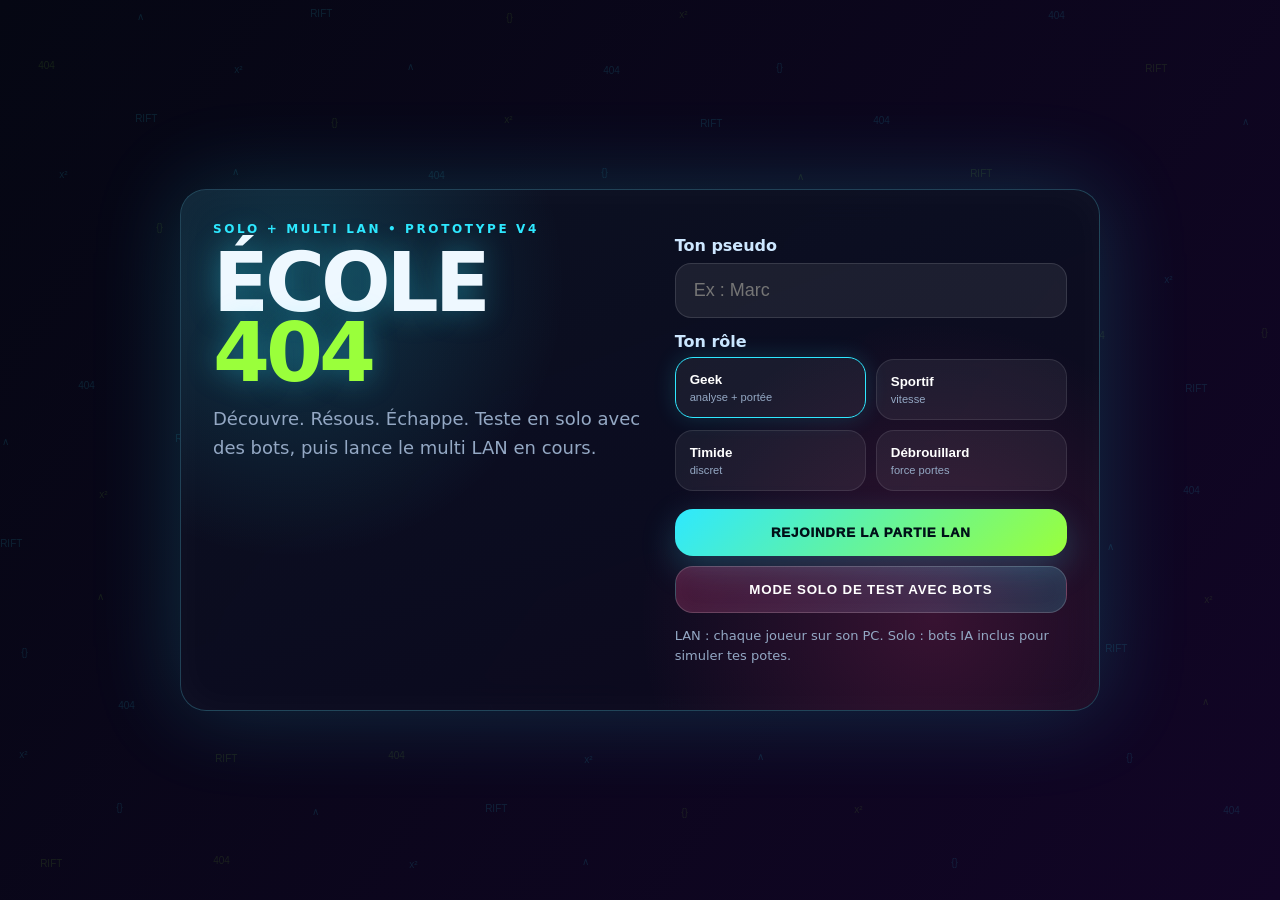
==== index.html @ e9ae2f7e "Add files via upload" ====
<!doctype html>
<html lang="fr">
<head>
  <meta charset="utf-8" />
  <meta name="viewport" content="width=device-width, initial-scale=1" />
  <title>École 404 — Solo + Multi LAN</title>
  <link rel="stylesheet" href="style.css" />
</head>
<body>
  <canvas id="game"></canvas>

  <div id="join" class="panel join">
    <div class="brand">
      <div class="eyebrow">Solo + Multi LAN • Prototype V4</div>
      <h1>École <span>404</span></h1>
      <p>Découvre. Résous. Échappe. Teste en solo avec des bots, puis lance le multi LAN en cours.</p>
    </div>
    <div class="form">
      <label>Ton pseudo</label>
      <input id="name" maxlength="18" placeholder="Ex : Marc" />
      <label>Ton rôle</label>
      <div class="heroes">
        <button class="hero selected" data-hero="geek"><b>Geek</b><small>analyse + portée</small></button>
        <button class="hero" data-hero="sportif"><b>Sportif</b><small>vitesse</small></button>
        <button class="hero" data-hero="timide"><b>Timide</b><small>discret</small></button>
        <button class="hero" data-hero="debrouillard"><b>Débrouillard</b><small>force portes</small></button>
      </div>
      <button id="play" class="primary">Rejoindre la partie LAN</button>
      <button id="solo" class="secondary" type="button">Mode solo de test avec bots</button>
      <p class="hint">LAN : chaque joueur sur son PC. Solo : bots IA inclus pour simuler tes potes.</p>
    </div>
  </div>

  <div id="hud" class="hud hidden">
    <div class="topbar">
      <div class="card stat"><span>Fragments</span><b id="fragments">0/5</b></div>
      <div class="card stat"><span>Réalité</span><b id="reality">100%</b><div class="bar"><i id="realityBar"></i></div></div>
      <div class="card event"><span>Événement</span><b id="event">Réalité stable</b></div>
      <div class="card stat"><span>Joueurs</span><b id="playersCount">1</b></div>
    </div>
    <div id="team" class="team"></div>
    <div id="inventory" class="inventory card"></div>
    <div id="log" class="log"></div>
  </div>

  <div id="toast" class="toast hidden"></div>

  <div id="puzzle" class="panel puzzle hidden">
    <div class="eyebrow" id="puzzleTitle">Anomalie</div>
    <h2 id="puzzleQuestion">Question</h2>
    <div id="choices" class="choices"></div>
  </div>

  <div id="end" class="panel end hidden">
    <h1 id="endTitle">Victoire</h1>
    <p id="endText">La faille est fermée.</p>
    <button id="restart" class="primary">Relancer une partie</button>
  </div>

  <script>document.getElementById("solo").onclick=()=>location.href="solo.html";</script>
  <script src="client.js"></script>
</body>
</html>
---- style.css ----
:root{
  --bg:#050712; --panel:rgba(12,18,35,.82); --line:rgba(99,230,255,.25);
  --cyan:#2ee8ff; --green:#9aff3b; --pink:#ff3b88; --yellow:#ffd43b;
  --text:#eef8ff; --muted:#94a8c4;
}
*{box-sizing:border-box} html,body{margin:0;height:100%;overflow:hidden;background:var(--bg);font-family:Inter,system-ui,Segoe UI,Arial,sans-serif;color:var(--text)}
#game{position:fixed;inset:0;width:100vw;height:100vh;background:#040713;display:block}
.panel{position:fixed;left:50%;top:50%;transform:translate(-50%,-50%);width:min(920px,92vw);background:linear-gradient(160deg,rgba(12,18,35,.95),rgba(12,9,30,.9));border:1px solid var(--line);border-radius:26px;box-shadow:0 0 90px rgba(46,232,255,.18), inset 0 0 40px rgba(255,255,255,.03);padding:32px;backdrop-filter:blur(16px);z-index:20}.join{display:grid;grid-template-columns:1.05fr .95fr;gap:28px;overflow:hidden}.join:before{content:"";position:absolute;inset:0;background:radial-gradient(circle at 12% 18%,rgba(46,232,255,.18),transparent 30%),radial-gradient(circle at 82% 82%,rgba(255,59,136,.18),transparent 34%);pointer-events:none}.brand,.form{position:relative}.eyebrow{text-transform:uppercase;letter-spacing:.22em;color:var(--cyan);font-size:12px;font-weight:800}.brand h1,.end h1{margin:12px 0;font-size:82px;line-height:.85;text-transform:uppercase;letter-spacing:-.05em;text-shadow:0 0 30px rgba(46,232,255,.35)}.brand h1 span,.end h1 span{color:var(--green)}.brand p{color:var(--muted);font-size:18px;line-height:1.6}.form label{display:block;margin:14px 0 8px;color:#cde7ff;font-weight:700}.form input{width:100%;background:rgba(255,255,255,.07);border:1px solid rgba(255,255,255,.12);border-radius:16px;padding:16px 18px;color:white;font-size:18px;outline:none}.form input:focus{border-color:var(--cyan);box-shadow:0 0 0 4px rgba(46,232,255,.12)}.heroes{display:grid;grid-template-columns:1fr 1fr;gap:10px}.hero{background:rgba(255,255,255,.06);border:1px solid rgba(255,255,255,.1);border-radius:18px;color:white;text-align:left;padding:14px;cursor:pointer;transition:.18s}.hero:hover,.hero.selected{transform:translateY(-2px);border-color:var(--cyan);box-shadow:0 0 22px rgba(46,232,255,.16)}.hero b{display:block}.hero small{display:block;color:var(--muted);margin-top:4px}.primary{width:100%;border:0;border-radius:18px;padding:16px 20px;margin-top:18px;color:#001018;background:linear-gradient(135deg,var(--cyan),var(--green));font-weight:950;text-transform:uppercase;letter-spacing:.06em;cursor:pointer;box-shadow:0 12px 35px rgba(46,232,255,.22)}
.secondary{width:100%;border:1px solid rgba(255,255,255,.18);border-radius:18px;padding:15px 20px;margin-top:10px;color:white;background:linear-gradient(135deg,rgba(255,59,136,.24),rgba(46,232,255,.16));font-weight:900;text-transform:uppercase;letter-spacing:.06em;cursor:pointer;box-shadow:inset 0 0 22px rgba(255,255,255,.03)}
.secondary:hover{border-color:var(--cyan);box-shadow:0 0 28px rgba(46,232,255,.16)}.hint{color:var(--muted);font-size:13px;line-height:1.5}.hidden{display:none!important}.hud{position:fixed;inset:0;pointer-events:none;z-index:10}.topbar{position:absolute;top:16px;left:16px;right:16px;display:flex;gap:12px;align-items:stretch}.card{background:rgba(5,10,25,.68);border:1px solid rgba(99,230,255,.18);box-shadow:0 0 24px rgba(0,0,0,.25), inset 0 0 20px rgba(255,255,255,.025);border-radius:16px;backdrop-filter:blur(10px)}.stat,.event{padding:12px 16px;min-width:140px}.card span{display:block;color:var(--muted);font-size:11px;text-transform:uppercase;letter-spacing:.16em}.card b{display:block;margin-top:4px}.bar{height:6px;background:rgba(255,255,255,.12);border-radius:99px;margin-top:8px;overflow:hidden}.bar i{display:block;height:100%;width:100%;background:linear-gradient(90deg,var(--pink),var(--yellow),var(--green));border-radius:99px}.team{position:absolute;left:16px;bottom:16px;display:flex;flex-direction:column;gap:8px;min-width:260px}.member{padding:10px 12px;border-left:4px solid var(--cyan);background:rgba(5,10,25,.7);border-radius:14px;border-top:1px solid rgba(255,255,255,.08);border-right:1px solid rgba(255,255,255,.08);border-bottom:1px solid rgba(255,255,255,.08)}.member .name{display:flex;justify-content:space-between;gap:10px;font-weight:850}.mini{height:5px;background:rgba(255,255,255,.12);border-radius:99px;overflow:hidden;margin-top:6px}.mini i{display:block;height:100%;background:currentColor}.inventory{position:absolute;right:16px;bottom:16px;padding:12px 14px;width:min(360px,34vw);font-size:13px}.invgrid{display:flex;flex-wrap:wrap;gap:6px;margin-top:8px}.chip{border:1px solid rgba(255,255,255,.13);background:rgba(255,255,255,.08);border-radius:999px;padding:6px 9px}.log{position:absolute;right:16px;top:96px;width:min(430px,38vw);display:flex;flex-direction:column;gap:8px}.logline{padding:10px 12px;border-radius:14px;background:rgba(5,10,25,.56);border:1px solid rgba(255,255,255,.08);color:#d6eaff;font-size:13px}.toast{position:fixed;left:50%;bottom:34px;transform:translateX(-50%);z-index:40;background:rgba(0,10,18,.9);border:1px solid var(--cyan);border-radius:999px;padding:13px 20px;box-shadow:0 0 30px rgba(46,232,255,.2);font-weight:800}.puzzle{width:min(680px,92vw);text-align:center}.puzzle h2{font-size:30px;line-height:1.25}.choices{display:grid;gap:12px;margin-top:20px}.choices button{border:1px solid rgba(255,255,255,.12);border-radius:18px;background:rgba(255,255,255,.07);padding:16px;color:white;font-size:17px;font-weight:800;cursor:pointer}.choices button:hover{border-color:var(--green);box-shadow:0 0 26px rgba(154,255,59,.12)}.end{text-align:center;width:min(620px,92vw)}.end p{color:var(--muted);font-size:18px}.offline{position:fixed;left:16px;top:16px;z-index:50;background:#210a14;border:1px solid #ff477e;color:white;border-radius:14px;padding:12px 14px}
@media (max-width:760px){.join{grid-template-columns:1fr}.brand h1{font-size:58px}.topbar{flex-wrap:wrap}.log,.inventory{display:none}.team{max-width:calc(100vw - 32px)}}
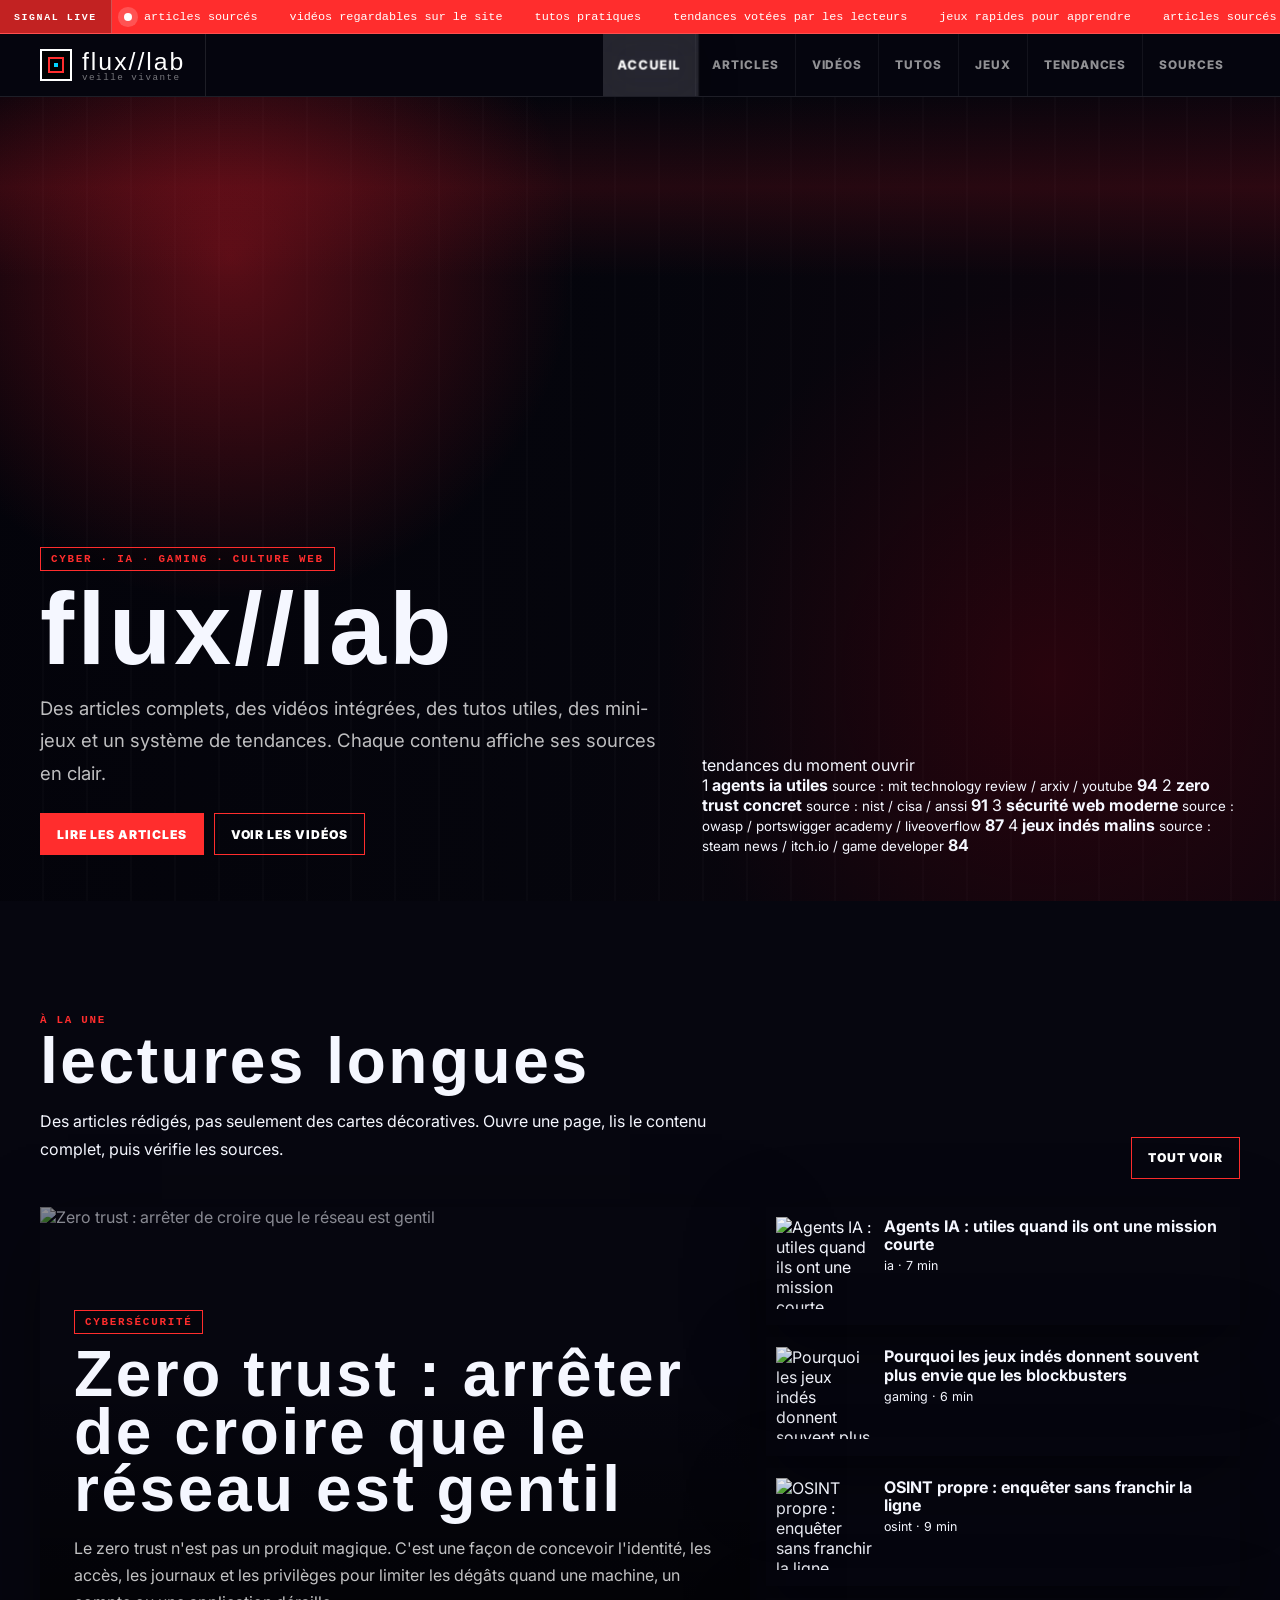
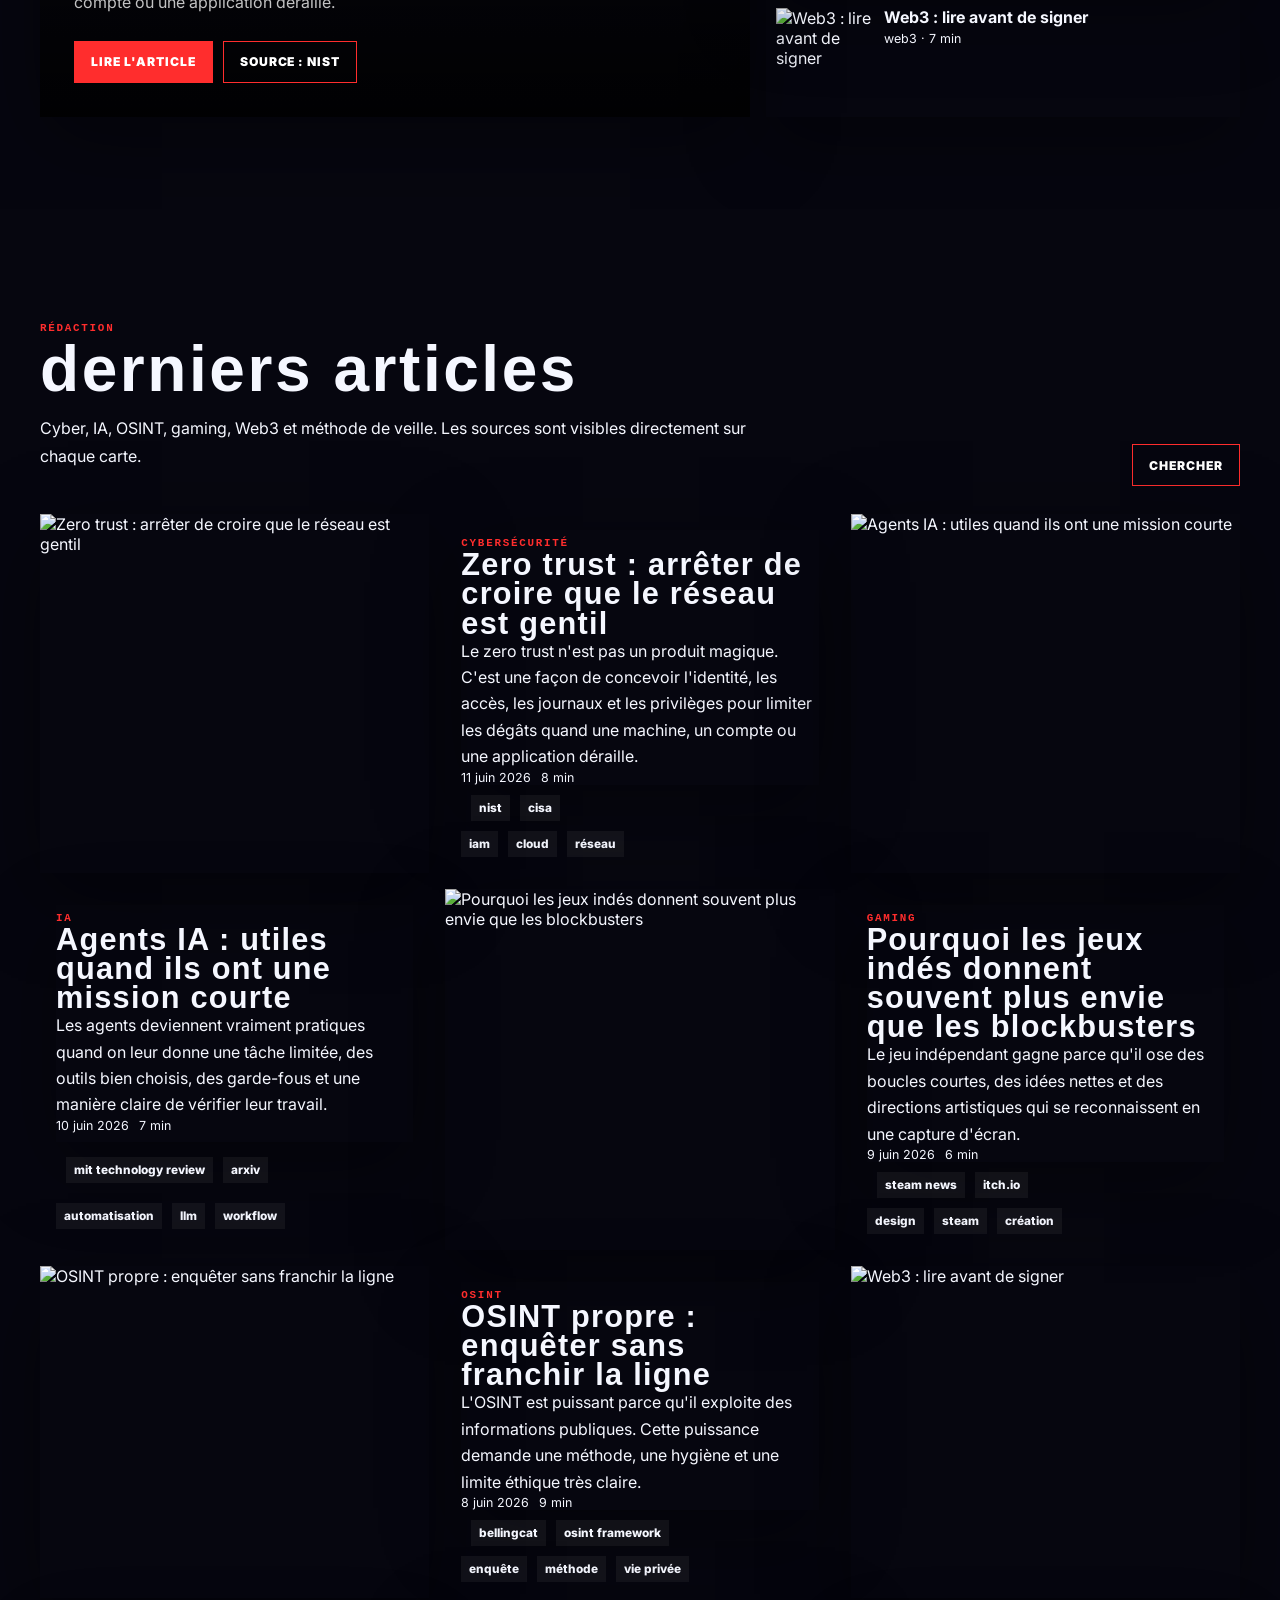
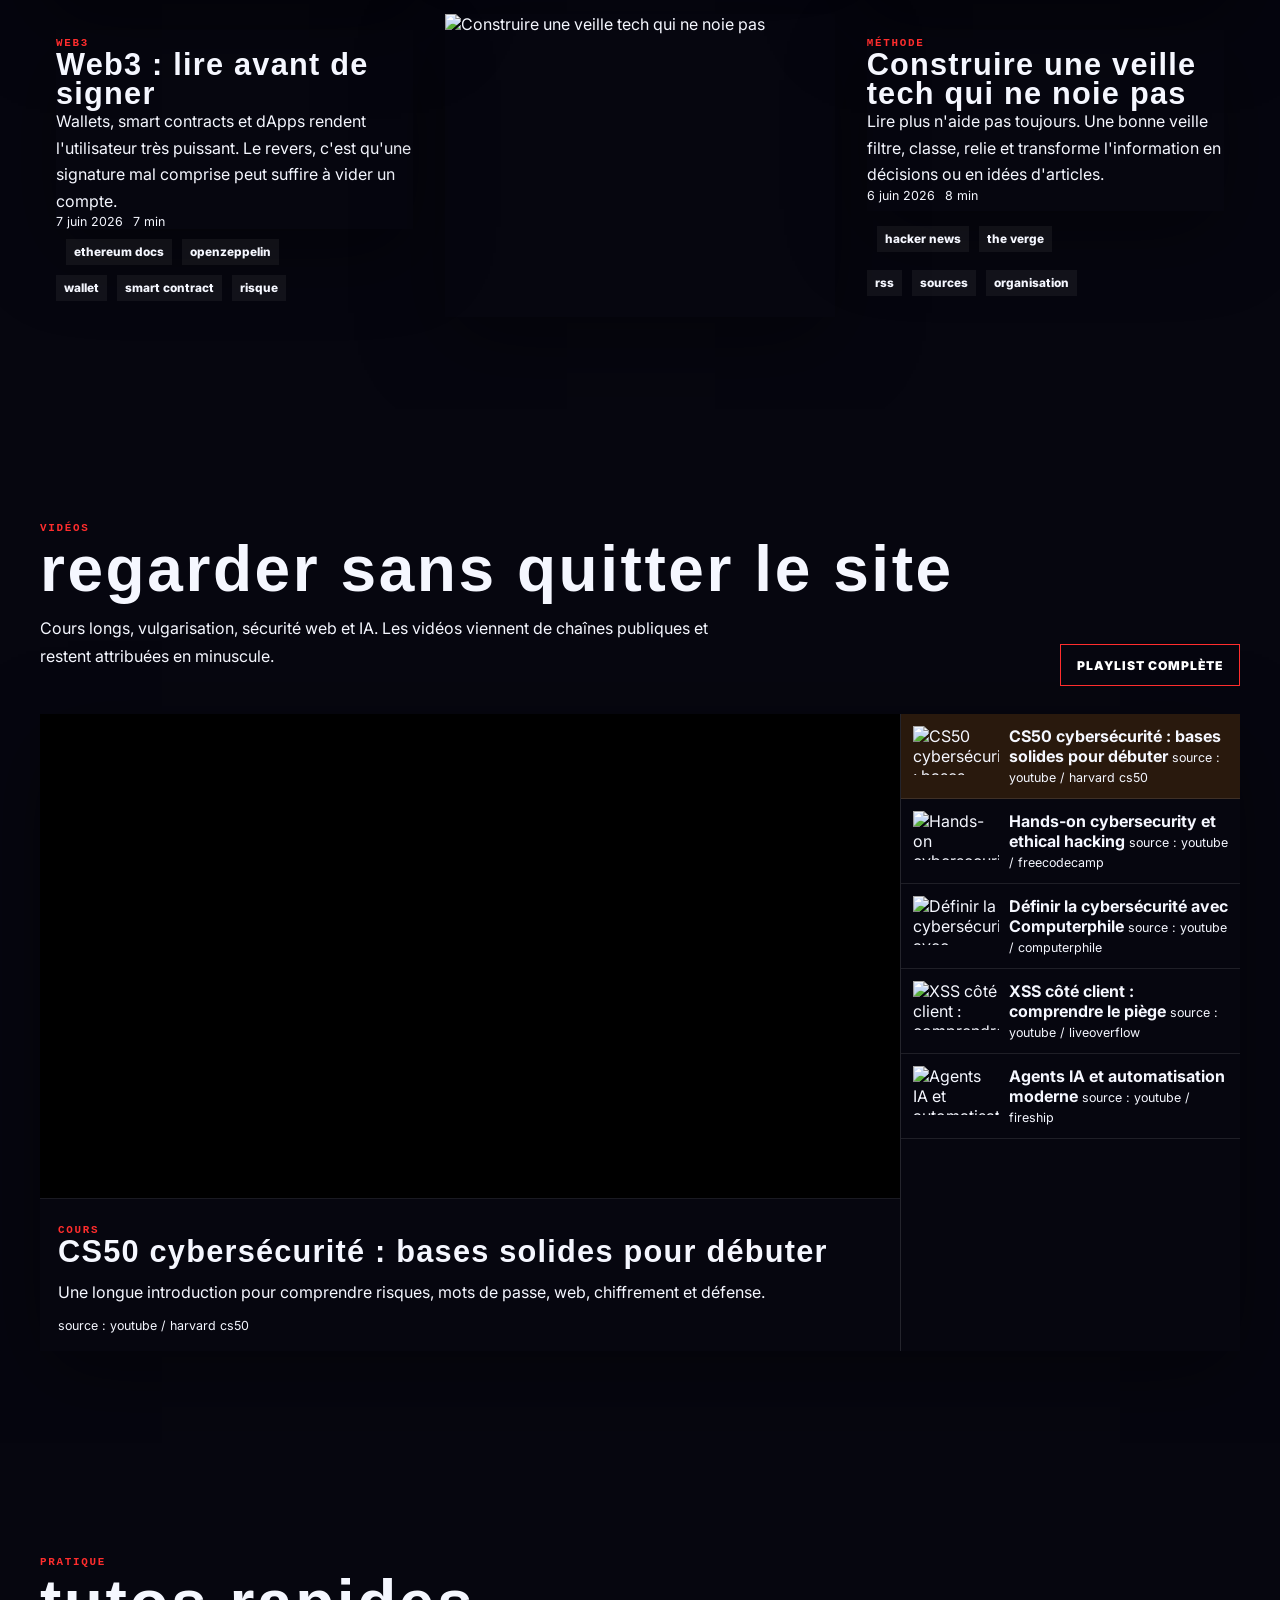
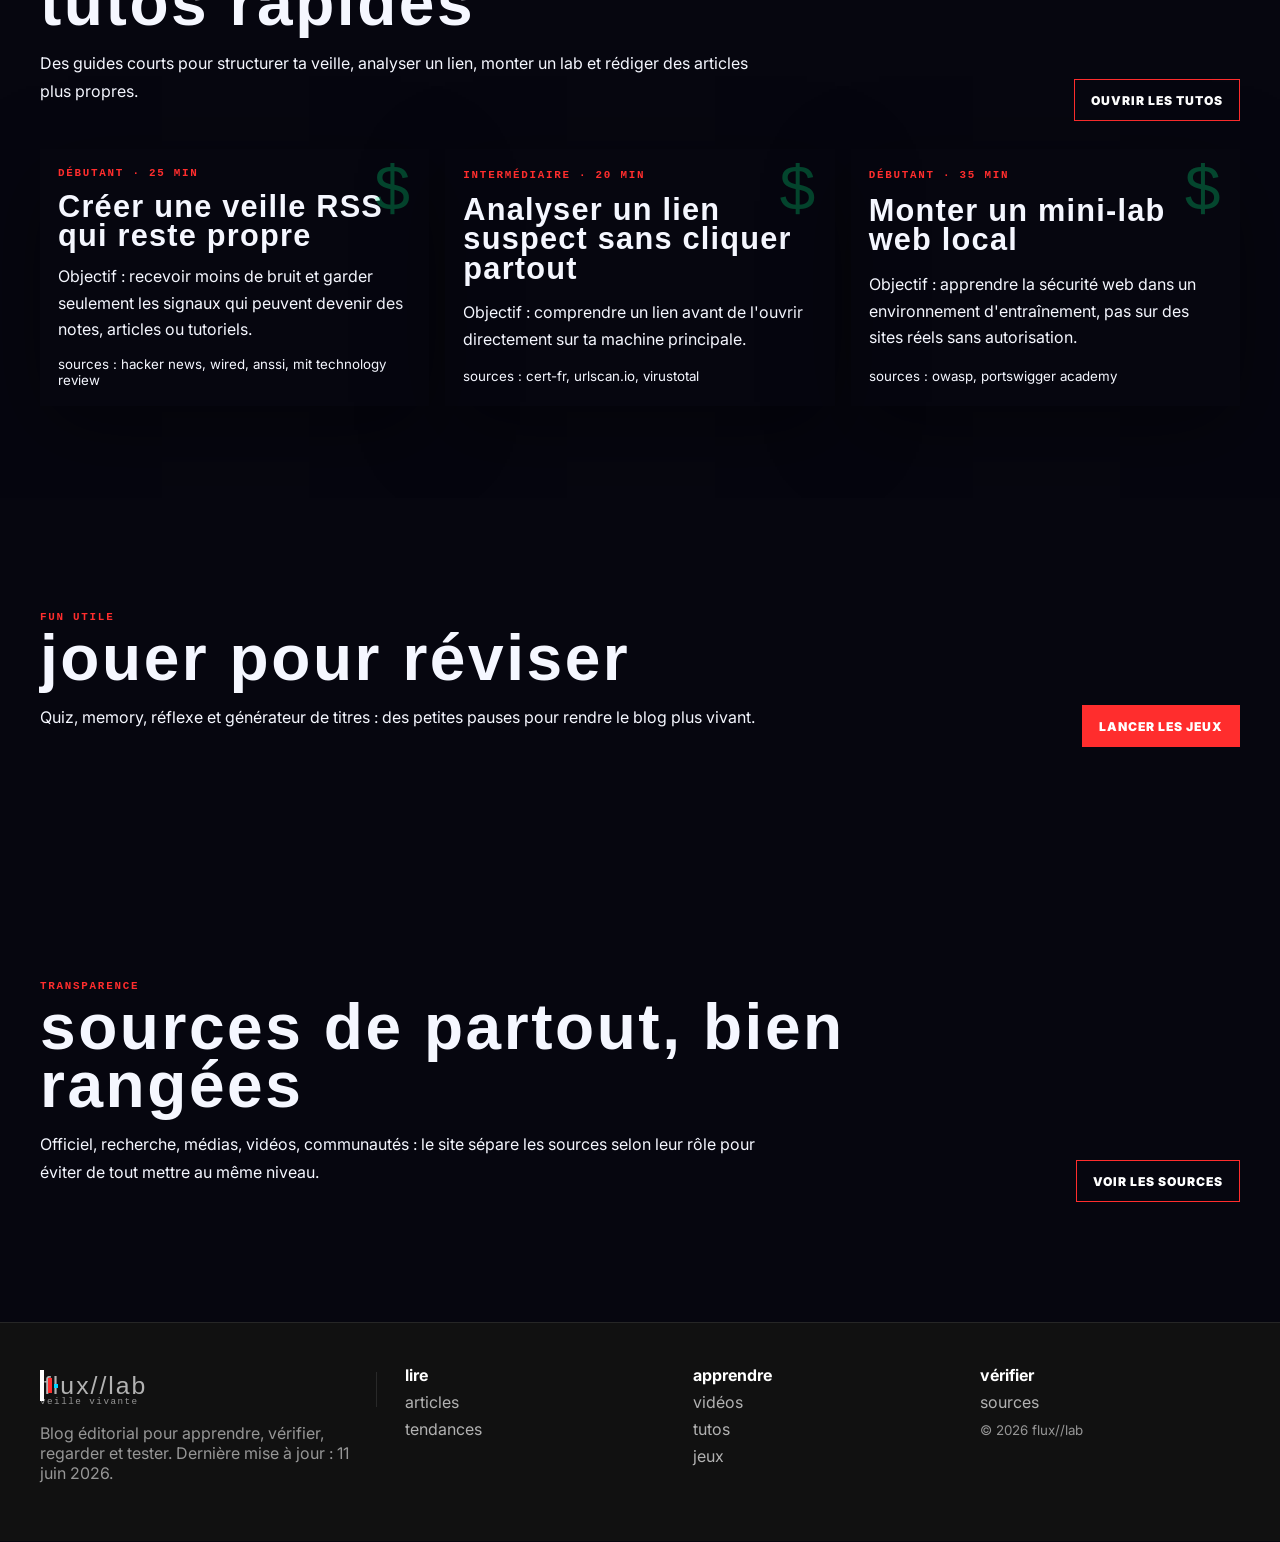
==== commit 33a54878: "Add files via upload" ====
--- a/index.html
+++ b/index.html
@@ -1,63 +1,1169 @@
 <!doctype html>
 <html lang="fr">
 <head>
-  <meta charset="utf-8" />
-  <meta name="viewport" content="width=device-width, initial-scale=1" />
-  <title>École 404 — Solo + Multi LAN</title>
-  <link rel="stylesheet" href="style.css" />
+  <meta charset="utf-8">
+  <meta name="viewport" content="width=device-width, initial-scale=1">
+  <meta name="theme-color" content="#111318">
+  <title>flux//lab - blog tech, cyber, ia et gaming</title>
+  <meta name="description" content="Blog éditorial tech, cyber, IA et gaming avec articles complets, vidéos intégrées, tutos, sources et tendances.">
+  <link rel="preconnect" href="https://fonts.googleapis.com">
+  <link rel="preconnect" href="https://fonts.gstatic.com" crossorigin>
+  <link href="https://fonts.googleapis.com/css2?family=Inter:wght@400;600;750;800;900&family=Roboto+Mono:wght@500;700&family=Space+Grotesk:wght@700;800&display=swap" rel="stylesheet">
+  <link rel="stylesheet" href="signal-style.css">
 </head>
-<body>
-  <canvas id="game"></canvas>
-
-  <div id="join" class="panel join">
-    <div class="brand">
-      <div class="eyebrow">Solo + Multi LAN • Prototype V4</div>
-      <h1>École <span>404</span></h1>
-      <p>Découvre. Résous. Échappe. Teste en solo avec des bots, puis lance le multi LAN en cours.</p>
-    </div>
-    <div class="form">
-      <label>Ton pseudo</label>
-      <input id="name" maxlength="18" placeholder="Ex : Marc" />
-      <label>Ton rôle</label>
-      <div class="heroes">
-        <button class="hero selected" data-hero="geek"><b>Geek</b><small>analyse + portée</small></button>
-        <button class="hero" data-hero="sportif"><b>Sportif</b><small>vitesse</small></button>
-        <button class="hero" data-hero="timide"><b>Timide</b><small>discret</small></button>
-        <button class="hero" data-hero="debrouillard"><b>Débrouillard</b><small>force portes</small></button>
-      </div>
-      <button id="play" class="primary">Rejoindre la partie LAN</button>
-      <button id="solo" class="secondary" type="button">Mode solo de test avec bots</button>
-      <p class="hint">LAN : chaque joueur sur son PC. Solo : bots IA inclus pour simuler tes potes.</p>
+<body data-page="home">
+  <a class="skip-link" href="#contenu">aller au contenu</a>
+
+  <div class="top-strip">
+    <div class="container">
+      <span class="live-dot" aria-hidden="true"></span>
+      <div class="ticker" aria-label="flux de veille">
+        <span>articles sourcés</span>
+        <span>vidéos regardables sur le site</span>
+        <span>tutos pratiques</span>
+        <span>tendances votées par les lecteurs</span>
+        <span>jeux rapides pour apprendre</span>
+        <span>articles sourcés</span>
+        <span>vidéos regardables sur le site</span>
+        <span>tutos pratiques</span>
+      </div>
     </div>
   </div>
 
-  <div id="hud" class="hud hidden">
-    <div class="topbar">
-      <div class="card stat"><span>Fragments</span><b id="fragments">0/5</b></div>
-      <div class="card stat"><span>Réalité</span><b id="reality">100%</b><div class="bar"><i id="realityBar"></i></div></div>
-      <div class="card event"><span>Événement</span><b id="event">Réalité stable</b></div>
-      <div class="card stat"><span>Joueurs</span><b id="playersCount">1</b></div>
+  <header class="site-header">
+    <div class="container nav-shell">
+      <a class="brand" href="index.html" aria-label="flux lab accueil">
+        <span class="brand-mark" aria-hidden="true"></span>
+        <span>flux//lab<small>veille vivante</small></span>
+      </a>
+      <nav class="nav-links" data-nav-links aria-label="navigation principale">
+        <a data-nav="home" href="index.html">accueil</a>
+        <a data-nav="articles" href="signal-articles.html">articles</a>
+        <a data-nav="videos" href="signal-videos.html">vidéos</a>
+        <a data-nav="tutos" href="signal-tutos.html">tutos</a>
+        <a data-nav="jeux" href="signal-jeux.html">jeux</a>
+        <a data-nav="tendances" href="signal-tendances.html">tendances</a>
+        <a data-nav="sources" href="signal-sources.html">sources</a>
+      </nav>
+      <button class="nav-toggle" type="button" data-nav-toggle aria-label="ouvrir le menu"><span></span></button>
     </div>
-    <div id="team" class="team"></div>
-    <div id="inventory" class="inventory card"></div>
-    <div id="log" class="log"></div>
-  </div>
-
-  <div id="toast" class="toast hidden"></div>
-
-  <div id="puzzle" class="panel puzzle hidden">
-    <div class="eyebrow" id="puzzleTitle">Anomalie</div>
-    <h2 id="puzzleQuestion">Question</h2>
-    <div id="choices" class="choices"></div>
-  </div>
-
-  <div id="end" class="panel end hidden">
-    <h1 id="endTitle">Victoire</h1>
-    <p id="endText">La faille est fermée.</p>
-    <button id="restart" class="primary">Relancer une partie</button>
-  </div>
-
-  <script>document.getElementById("solo").onclick=()=>location.href="solo.html";</script>
-  <script src="client.js"></script>
+  </header>
+
+  <main id="contenu">
+    <section class="hero">
+      <div class="container hero-inner">
+        <div>
+          <span class="eyebrow">cyber · ia · gaming · culture web</span>
+          <h1>flux//lab</h1>
+          <p>Des articles complets, des vidéos intégrées, des tutos utiles, des mini-jeux et un système de tendances. Chaque contenu affiche ses sources en clair.</p>
+          <div class="hero-actions">
+            <a class="btn" href="signal-articles.html">lire les articles</a>
+            <a class="btn secondary" href="signal-videos.html">voir les vidéos</a>
+          </div>
+        </div>
+        <aside class="hero-board" aria-label="tendances du moment">
+          <div class="board-title">
+            <span>tendances du moment</span>
+            <a href="signal-tendances.html">ouvrir</a>
+          </div>
+          <div class="trend-mini-list" data-trend-mini></div>
+        </aside>
+      </div>
+    </section>
+
+    <section class="section white">
+      <div class="container">
+        <div class="section-head">
+          <div>
+            <div class="section-kicker">à la une</div>
+            <h2>lectures longues</h2>
+            <p class="section-copy">Des articles rédigés, pas seulement des cartes décoratives. Ouvre une page, lis le contenu complet, puis vérifie les sources.</p>
+          </div>
+          <a class="btn secondary" href="signal-articles.html">tout voir</a>
+        </div>
+        <div class="feature-layout">
+          <div data-featured></div>
+          <div class="stack-list" data-home-stack></div>
+        </div>
+      </div>
+    </section>
+
+    <section class="section blue">
+      <div class="container">
+        <div class="section-head">
+          <div>
+            <div class="section-kicker">rédaction</div>
+            <h2>derniers articles</h2>
+            <p class="section-copy">Cyber, IA, OSINT, gaming, Web3 et méthode de veille. Les sources sont visibles directement sur chaque carte.</p>
+          </div>
+          <a class="btn secondary" href="signal-articles.html">chercher</a>
+        </div>
+        <div class="grid three" data-home-articles></div>
+      </div>
+    </section>
+
+    <section class="section dark">
+      <div class="container">
+        <div class="section-head">
+          <div>
+            <div class="section-kicker">vidéos</div>
+            <h2>regarder sans quitter le site</h2>
+            <p class="section-copy">Cours longs, vulgarisation, sécurité web et IA. Les vidéos viennent de chaînes publiques et restent attribuées en minuscule.</p>
+          </div>
+          <a class="btn secondary" href="signal-videos.html">playlist complète</a>
+        </div>
+        <div class="video-theater" data-video-theater data-limit="5"></div>
+      </div>
+    </section>
+
+    <section class="section green">
+      <div class="container">
+        <div class="section-head">
+          <div>
+            <div class="section-kicker">pratique</div>
+            <h2>tutos rapides</h2>
+            <p class="section-copy">Des guides courts pour structurer ta veille, analyser un lien, monter un lab et rédiger des articles plus propres.</p>
+          </div>
+          <a class="btn secondary" href="signal-tutos.html">ouvrir les tutos</a>
+        </div>
+        <div class="grid three" data-home-tutos></div>
+      </div>
+    </section>
+
+    <section class="section yellow">
+      <div class="container">
+        <div class="section-head">
+          <div>
+            <div class="section-kicker">fun utile</div>
+            <h2>jouer pour réviser</h2>
+            <p class="section-copy">Quiz, memory, réflexe et générateur de titres : des petites pauses pour rendre le blog plus vivant.</p>
+          </div>
+          <a class="btn" href="signal-jeux.html">lancer les jeux</a>
+        </div>
+      </div>
+    </section>
+
+    <section class="section white">
+      <div class="container">
+        <div class="section-head">
+          <div>
+            <div class="section-kicker">transparence</div>
+            <h2>sources de partout, bien rangées</h2>
+            <p class="section-copy">Officiel, recherche, médias, vidéos, communautés : le site sépare les sources selon leur rôle pour éviter de tout mettre au même niveau.</p>
+          </div>
+          <a class="btn secondary" href="signal-sources.html">voir les sources</a>
+        </div>
+      </div>
+    </section>
+  </main>
+
+  <footer class="footer">
+    <div class="container footer-grid">
+      <div>
+        <a class="brand" href="index.html">
+          <span class="brand-mark" aria-hidden="true"></span>
+          <span>flux//lab<small>veille vivante</small></span>
+        </a>
+        <p>Blog éditorial pour apprendre, vérifier, regarder et tester. Dernière mise à jour : <span data-updated></span>.</p>
+      </div>
+      <div>
+        <strong>lire</strong>
+        <a href="signal-articles.html">articles</a>
+        <a href="signal-tendances.html">tendances</a>
+      </div>
+      <div>
+        <strong>apprendre</strong>
+        <a href="signal-videos.html">vidéos</a>
+        <a href="signal-tutos.html">tutos</a>
+        <a href="signal-jeux.html">jeux</a>
+      </div>
+      <div>
+        <strong>vérifier</strong>
+        <a href="signal-sources.html">sources</a>
+        <small>© <span data-year></span> flux//lab</small>
+      </div>
+    </div>
+  </footer>
+
+  <script>
+/* JavaScript intégré : données du blog */
+window.SignalData = {
+  site: {
+    name: "flux//lab",
+    tagline: "veille tech, cyber, ia, gaming",
+    updated: "11 juin 2026"
+  },
+  articles: [
+    {
+      slug: "cyber-zero-trust",
+      href: "signal-article-cyber-zero-trust.html",
+      category: "cybersécurité",
+      title: "Zero trust : arrêter de croire que le réseau est gentil",
+      deck: "Le zero trust n'est pas un produit magique. C'est une façon de concevoir l'identité, les accès, les journaux et les privilèges pour limiter les dégâts quand une machine, un compte ou une application déraille.",
+      date: "11 juin 2026",
+      read: "8 min",
+      author: "rédaction flux//lab",
+      trendScore: 96,
+      image: "https://images.unsplash.com/photo-1550751827-4bd374c3f58b?auto=format&fit=crop&w=1400&q=80",
+      tags: ["iam", "cloud", "réseau", "défense"],
+      sources: [
+        { name: "nist", url: "https://www.nist.gov/cyberframework" },
+        { name: "cisa", url: "https://www.cisa.gov/zero-trust-maturity-model" },
+        { name: "anssi", url: "https://cyber.gouv.fr/" }
+      ],
+      content: [
+        { type: "p", text: "Pendant longtemps, beaucoup d'équipes ont protégé le périmètre comme si le réseau interne était une zone naturellement sûre. Dans une entreprise moderne, cette idée casse vite : télétravail, SaaS, appareils personnels, cloud, prestataires, comptes partagés, tokens d'API. Le zero trust part d'un principe plus sain : chaque demande doit prouver qu'elle mérite l'accès demandé." },
+        { type: "p", text: "La première brique n'est pas un firewall plus cher. C'est l'inventaire. Qui accède à quoi, depuis quel appareil, avec quel niveau de risque, et pour quelle durée ? Sans cette cartographie, on empile des outils, mais personne ne voit vraiment les chemins que peut prendre un attaquant." },
+        { type: "h2", text: "Ce qui change concrètement" },
+        { type: "p", text: "Un bon modèle zero trust combine identité forte, segmentation, moindre privilège et observation continue. L'utilisateur ne reçoit pas un passeport permanent parce qu'il s'est connecté le matin. Il reçoit un accès contextualisé, réévalué quand le contexte change : nouvel appareil, pays inhabituel, action sensible, application critique." },
+        { type: "list", items: ["Activer l'authentification multifacteur sur les comptes critiques.", "Réduire les droits administrateur permanents.", "Découper les applications et environnements au lieu de laisser un réseau plat.", "Journaliser les accès et créer des alertes compréhensibles.", "Prévoir une révocation rapide des sessions et tokens."] },
+        { type: "h2", text: "La bonne question à poser" },
+        { type: "p", text: "Au lieu de demander seulement \"qui est connecté ?\", demande aussi \"quel est le risque de cette action maintenant ?\". Un développeur peut avoir besoin de lire les logs de production, mais pas forcément de déployer un correctif depuis un ordinateur non géré à 3 heures du matin." },
+        { type: "p", text: "Le zero trust devient intéressant quand il rend les incidents moins dramatiques. Si un mot de passe fuit, l'attaquant ne doit pas obtenir tout le château. Si une machine tombe, elle ne doit pas devenir un pont automatique vers le reste du système." }
+      ]
+    },
+    {
+      slug: "ia-agents",
+      href: "signal-article-ia-agents.html",
+      category: "ia",
+      title: "Agents IA : utiles quand ils ont une mission courte",
+      deck: "Les agents deviennent vraiment pratiques quand on leur donne une tâche limitée, des outils bien choisis, des garde-fous et une manière claire de vérifier leur travail.",
+      date: "10 juin 2026",
+      read: "7 min",
+      author: "rédaction flux//lab",
+      trendScore: 92,
+      image: "https://images.unsplash.com/photo-1677442136019-21780ecad995?auto=format&fit=crop&w=1400&q=80",
+      tags: ["automatisation", "llm", "workflow", "dev"],
+      sources: [
+        { name: "mit technology review", url: "https://www.technologyreview.com/topic/artificial-intelligence/" },
+        { name: "arxiv", url: "https://arxiv.org/list/cs.AI/recent" },
+        { name: "ibm research", url: "https://research.ibm.com/topics/artificial-intelligence" }
+      ],
+      content: [
+        { type: "p", text: "Un agent IA n'est pas juste un chatbot qui parle plus longtemps. C'est un système qui reçoit un objectif, choisit des actions, utilise des outils, observe le résultat, puis ajuste son plan. La promesse est séduisante : faire rechercher, trier, résumer, comparer, coder ou tester une partie d'un travail à ta place." },
+        { type: "p", text: "Le piège, c'est de donner une mission trop large. \"Fais-moi une application\" donne souvent un résultat fragile. \"Compare ces trois bibliothèques, trouve les limites de licence, puis propose un choix avec sources\" est beaucoup plus fiable parce que la sortie est vérifiable." },
+        { type: "h2", text: "Un bon agent a des limites" },
+        { type: "p", text: "Plus l'agent a d'outils, plus il peut aider, mais plus il peut se tromper avec assurance. Les meilleurs workflows imposent des étapes courtes : chercher, citer, produire une synthèse, demander une validation, exécuter seulement si le risque est bas." },
+        { type: "list", items: ["Objectif précis en une phrase.", "Sources ou outils autorisés.", "Critère de réussite mesurable.", "Journal des actions effectuées.", "Validation humaine avant les actions coûteuses ou sensibles."] },
+        { type: "h2", text: "Où les utiliser aujourd'hui" },
+        { type: "p", text: "Les cas les plus solides sont les tâches répétitives mais inspectables : veille, extraction d'informations, préparation de tickets, analyse de logs, brouillons d'articles, tests exploratoires, classification de documents. L'agent accélère le premier passage, l'humain garde le jugement." },
+        { type: "p", text: "La vraie compétence n'est donc pas de croire l'agent. C'est de le cadrer comme un collègue très rapide, parfois brillant, parfois trop sûr de lui, et de toujours garder un système de contrôle." }
+      ]
+    },
+    {
+      slug: "gaming-indes",
+      href: "signal-article-gaming-indes.html",
+      category: "gaming",
+      title: "Pourquoi les jeux indés donnent souvent plus envie que les blockbusters",
+      deck: "Le jeu indépendant gagne parce qu'il ose des boucles courtes, des idées nettes et des directions artistiques qui se reconnaissent en une capture d'écran.",
+      date: "9 juin 2026",
+      read: "6 min",
+      author: "rédaction flux//lab",
+      trendScore: 86,
+      image: "https://images.unsplash.com/photo-1542751371-adc38448a05e?auto=format&fit=crop&w=1400&q=80",
+      tags: ["design", "steam", "création", "culture"],
+      sources: [
+        { name: "steam news", url: "https://store.steampowered.com/news/" },
+        { name: "itch.io", url: "https://itch.io/" },
+        { name: "game developer", url: "https://www.gamedeveloper.com/" }
+      ],
+      content: [
+        { type: "p", text: "Un blockbuster peut offrir une carte immense et des centaines d'heures de contenu, mais l'envie de jouer ne vient pas toujours du volume. Elle vient souvent d'une promesse claire : une mécanique que tu comprends vite, un style qui accroche, une tension qui te fait relancer une partie." },
+        { type: "p", text: "Les studios indépendants ont moins de budget, donc ils doivent choisir. Cette contrainte devient une force. Un jeu de deckbuilding, de survie, de puzzle ou de plateforme peut concentrer toute son énergie sur une sensation précise au lieu de cocher toutes les cases du marché." },
+        { type: "h2", text: "La lisibilité gagne" },
+        { type: "p", text: "Un bon jeu indé se pitch en quelques secondes. Tu vois l'image, tu comprends le risque, tu as envie de tester. Cette lisibilité est un avantage énorme face aux productions qui ressemblent parfois à des catalogues d'activités." },
+        { type: "list", items: ["Une boucle de jeu centrale facile à expliquer.", "Une identité visuelle reconnaissable.", "Des sessions courtes qui respectent le temps du joueur.", "Une communauté proche des créateurs.", "Des mises à jour qui répondent vite aux retours."] },
+        { type: "h2", text: "Ce que les gros jeux peuvent reprendre" },
+        { type: "p", text: "Les blockbusters n'ont pas besoin de devenir petits. Ils peuvent apprendre à mieux hiérarchiser. Moins de remplissage, plus de systèmes qui se parlent, plus de moments mémorables. La quantité impressionne, mais la cohérence donne envie de revenir." },
+        { type: "p", text: "C'est pour ça qu'un petit jeu peut occuper une soirée entière dans ta tête : il n'essaie pas d'être tout. Il essaie d'être exactement lui-même." }
+      ]
+    },
+    {
+      slug: "osint-responsable",
+      href: "signal-article-osint-responsable.html",
+      category: "osint",
+      title: "OSINT propre : enquêter sans franchir la ligne",
+      deck: "L'OSINT est puissant parce qu'il exploite des informations publiques. Cette puissance demande une méthode, une hygiène et une limite éthique très claire.",
+      date: "8 juin 2026",
+      read: "9 min",
+      author: "rédaction flux//lab",
+      trendScore: 89,
+      image: "https://images.unsplash.com/photo-1535223289827-42f1e9919769?auto=format&fit=crop&w=1400&q=80",
+      tags: ["enquête", "méthode", "vie privée", "web"],
+      sources: [
+        { name: "bellingcat", url: "https://www.bellingcat.com/resources/" },
+        { name: "osint framework", url: "https://osintframework.com/" },
+        { name: "cnil", url: "https://www.cnil.fr/" }
+      ],
+      content: [
+        { type: "p", text: "L'OSINT, ou renseignement d'origine ouverte, consiste à exploiter des données accessibles publiquement : pages web, archives, registres, métadonnées, réseaux sociaux, cartes, communiqués, dépôts de code. Le mot important est public. Il ne s'agit pas de contourner un accès, de harceler quelqu'un ou de voler des données." },
+        { type: "p", text: "Une bonne enquête commence par une question limitée. Plus la question est vague, plus tu risques d'accumuler des captures, des hypothèses et des biais. Note ce que tu sais, ce que tu supposes, ce que tu dois vérifier, et ce qui serait suffisant pour conclure." },
+        { type: "h2", text: "Méthode courte" },
+        { type: "list", items: ["Définir la question et le périmètre.", "Collecter les sources avec date et lien.", "Séparer faits, hypothèses et interprétations.", "Chercher une seconde source indépendante.", "Rédiger avec prudence et masquer les données personnelles inutiles."] },
+        { type: "h2", text: "Hygiène numérique" },
+        { type: "p", text: "Utilise un navigateur dédié, garde un journal de recherche, évite de te connecter à des comptes personnels pendant l'enquête, et ne contacte pas une cible sans raison légitime. Les captures doivent être nommées proprement, avec horodatage et URL, sinon elles deviennent vite inutilisables." },
+        { type: "p", text: "Le bon réflexe est simple : si une information n'aide pas la question, ne la collecte pas. Si elle expose une personne, floute-la. Si tu n'es pas sûr du contexte, écris-le clairement." }
+      ]
+    },
+    {
+      slug: "web3-securite",
+      href: "signal-article-web3-securite.html",
+      category: "web3",
+      title: "Web3 : lire avant de signer",
+      deck: "Wallets, smart contracts et dApps rendent l'utilisateur très puissant. Le revers, c'est qu'une signature mal comprise peut suffire à vider un compte.",
+      date: "7 juin 2026",
+      read: "7 min",
+      author: "rédaction flux//lab",
+      trendScore: 74,
+      image: "https://images.unsplash.com/photo-1639322537228-f710d846310a?auto=format&fit=crop&w=1400&q=80",
+      tags: ["wallet", "smart contract", "risque", "crypto"],
+      sources: [
+        { name: "ethereum docs", url: "https://ethereum.org/developers/docs/" },
+        { name: "openzeppelin", url: "https://docs.openzeppelin.com/" },
+        { name: "chainalysis", url: "https://www.chainalysis.com/blog/" }
+      ],
+      content: [
+        { type: "p", text: "Dans le web classique, tu peux parfois annuler un paiement ou réinitialiser un mot de passe. Dans le Web3, certaines actions sont directes, publiques et difficiles à rattraper. C'est ce qui rend la lecture d'une transaction si importante." },
+        { type: "p", text: "Le danger ne vient pas seulement des hacks spectaculaires. Il vient souvent d'une autorisation trop large : approuver un contrat pour déplacer tous les tokens d'une collection, signer un message que tu ne comprends pas, connecter ton wallet à une dApp clonée." },
+        { type: "h2", text: "Avant de signer" },
+        { type: "list", items: ["Vérifie le domaine exact et le certificat du site.", "Lis le type d'action : transfert, approbation, signature de message.", "Utilise un wallet séparé pour tester.", "Révoque les approvals inutiles.", "Méfie-toi des urgences artificielles et des airdrops trop généreux."] },
+        { type: "h2", text: "Le réflexe lecture" },
+        { type: "p", text: "Un explorateur de blocs, la documentation du projet et les audits publics peuvent donner des indices. Ils ne garantissent pas tout, mais ils ralentissent les décisions impulsives. En sécurité, ralentir au bon moment est souvent une compétence." },
+        { type: "p", text: "La règle la plus simple reste la meilleure : ton wallet principal ne doit pas servir de terrain de test. Garde les expériences sur un compte séparé avec une somme limitée." }
+      ]
+    },
+    {
+      slug: "veille-tech",
+      href: "signal-article-veille-tech.html",
+      category: "méthode",
+      title: "Construire une veille tech qui ne noie pas",
+      deck: "Lire plus n'aide pas toujours. Une bonne veille filtre, classe, relie et transforme l'information en décisions ou en idées d'articles.",
+      date: "6 juin 2026",
+      read: "8 min",
+      author: "rédaction flux//lab",
+      trendScore: 82,
+      image: "https://images.unsplash.com/photo-1497366754035-f200968a6e72?auto=format&fit=crop&w=1400&q=80",
+      tags: ["rss", "sources", "organisation", "écriture"],
+      sources: [
+        { name: "hacker news", url: "https://news.ycombinator.com/" },
+        { name: "the verge", url: "https://www.theverge.com/tech" },
+        { name: "wired", url: "https://www.wired.com/category/security/" }
+      ],
+      content: [
+        { type: "p", text: "Une veille efficace n'est pas un robinet ouvert. C'est un système de tri. Tu veux repérer ce qui change, comprendre pourquoi ça compte, puis décider si ça mérite une lecture longue, un test, un tutoriel ou juste une note rapide." },
+        { type: "p", text: "Le piège classique consiste à suivre trop de sources avec la même priorité. Un blog de recherche, un communiqué marketing, un fil social et une vidéo YouTube ne produisent pas le même type d'information. Ils ne doivent pas arriver dans ta tête avec le même poids." },
+        { type: "h2", text: "Une structure simple" },
+        { type: "list", items: ["Sources officielles pour confirmer.", "Médias spécialisés pour comprendre l'impact.", "Forums et communautés pour sentir les usages.", "Papiers et dépôts de code pour vérifier la profondeur.", "Ton propre carnet pour relier les signaux."] },
+        { type: "h2", text: "Transformer la veille en contenu" },
+        { type: "p", text: "Chaque note devrait répondre à trois questions : qu'est-ce qui s'est passé, pourquoi c'est important, que peut faire le lecteur maintenant ? Cette forme transforme un flux bruyant en article utile." },
+        { type: "p", text: "Le site que tu es en train de bâtir doit donc montrer les sources, séparer les formats, et donner envie de passer d'une brève à une lecture longue. C'est exactement le rôle des pages articles, vidéos, tutos et tendances." }
+      ]
+    }
+  ],
+  videos: [
+    {
+      id: "9HOpanT0GRs",
+      title: "CS50 cybersécurité : bases solides pour débuter",
+      category: "cours",
+      source: "youtube / harvard cs50",
+      desc: "Une longue introduction pour comprendre risques, mots de passe, web, chiffrement et défense.",
+      tags: ["débutant", "cyber", "cours"]
+    },
+    {
+      id: "ug8W0sFiVJo",
+      title: "Hands-on cybersecurity et ethical hacking",
+      category: "atelier",
+      source: "youtube / freecodecamp",
+      desc: "Un format pratique pour suivre des démonstrations et construire des réflexes techniques.",
+      tags: ["lab", "pentest", "apprendre"]
+    },
+    {
+      id: "olgGZmkkooU",
+      title: "Définir la cybersécurité avec Computerphile",
+      category: "culture",
+      source: "youtube / computerphile",
+      desc: "Une discussion claire sur ce que recouvre réellement la cybersécurité.",
+      tags: ["culture", "défense"]
+    },
+    {
+      id: "lG7U3fuNw3A",
+      title: "XSS côté client : comprendre le piège",
+      category: "web",
+      source: "youtube / liveoverflow",
+      desc: "Une vidéo utile pour comprendre pourquoi la sanitation HTML demande de la rigueur.",
+      tags: ["xss", "web", "sécurité"]
+    },
+    {
+      id: "S6wc6yvoZLY",
+      title: "Agents IA et automatisation moderne",
+      category: "ia",
+      source: "youtube / fireship",
+      desc: "Un regard rapide sur l'économie et les usages autour des agents IA.",
+      tags: ["ia", "agents", "outils"]
+    },
+    {
+      id: "Xn-gtHDsaPY",
+      title: "Outils IA open source à surveiller",
+      category: "outils",
+      source: "youtube / fireship",
+      desc: "Une sélection de projets utiles pour enrichir sa boîte à outils.",
+      tags: ["open source", "ia"]
+    },
+    {
+      id: "DMtFhACPnTY",
+      title: "SHA et fonctions de hachage",
+      category: "crypto",
+      source: "youtube / computerphile",
+      desc: "Un classique pour comprendre ce que fait une fonction de hachage.",
+      tags: ["crypto", "hash"]
+    },
+    {
+      id: "0xah5jMflcI",
+      title: "Construire de la sécurité dans les systèmes IA",
+      category: "ia sécurité",
+      source: "youtube / freecodecamp",
+      desc: "Un cours orienté conception pour penser sécurité dès le départ.",
+      tags: ["ia", "sécurité", "cours"]
+    }
+  ],
+  tutorials: [
+    {
+      title: "Créer une veille RSS qui reste propre",
+      level: "débutant",
+      time: "25 min",
+      source: "sources : hacker news, wired, anssi, mit technology review",
+      intro: "Objectif : recevoir moins de bruit et garder seulement les signaux qui peuvent devenir des notes, articles ou tutoriels.",
+      steps: [
+        "Choisis 10 sources maximum pour commencer : 3 officielles, 3 médias, 2 communautés, 2 blogs de recherche.",
+        "Crée trois dossiers : à vérifier, à lire, à transformer.",
+        "Pour chaque lien gardé, note la date, la source et une phrase : pourquoi ce lien compte.",
+        "Une fois par semaine, supprime les sources qui n'apportent rien de concret."
+      ],
+      code: "dossiers :\n- a-verifier\n- a-lire\n- a-transformer\nnote : source + date + idee principale + action possible"
+    },
+    {
+      title: "Analyser un lien suspect sans cliquer partout",
+      level: "intermédiaire",
+      time: "20 min",
+      source: "sources : cert-fr, urlscan.io, virustotal",
+      intro: "Objectif : comprendre un lien avant de l'ouvrir directement sur ta machine principale.",
+      steps: [
+        "Copie l'URL dans un éditeur texte et vérifie le domaine réel.",
+        "Cherche les caractères trompeurs, sous-domaines longs et extensions étranges.",
+        "Utilise un service d'analyse public quand c'est adapté.",
+        "Ne télécharge pas de fichier inconnu sur ton poste principal."
+      ],
+      code: "points a noter :\n- domaine exact\n- date du domaine si disponible\n- redirections\n- fichier telecharge\n- reputation publique"
+    },
+    {
+      title: "Monter un mini-lab web local",
+      level: "débutant",
+      time: "35 min",
+      source: "sources : owasp, portswigger academy",
+      intro: "Objectif : apprendre la sécurité web dans un environnement d'entraînement, pas sur des sites réels sans autorisation.",
+      steps: [
+        "Installe un environnement local ou une plateforme d'entraînement reconnue.",
+        "Lis la fiche de la vulnérabilité avant de tester.",
+        "Note le symptôme, la cause et le correctif.",
+        "Refais l'exercice une deuxième fois sans suivre le guide."
+      ],
+      code: "fiche exercice :\n1. contexte\n2. payload de test\n3. preuve\n4. cause\n5. correction"
+    },
+    {
+      title: "Rédiger un article qui donne envie de lire",
+      level: "tous niveaux",
+      time: "30 min",
+      source: "sources : the verge, wired, game developer",
+      intro: "Objectif : transformer une actu ou une idée technique en article clair, sourcé et agréable.",
+      steps: [
+        "Commence par une promesse précise : ce que le lecteur va comprendre.",
+        "Explique le contexte avant les détails techniques.",
+        "Ajoute des exemples courts et vérifiables.",
+        "Termine par une action possible ou une question ouverte."
+      ],
+      code: "structure :\n- angle\n- contexte\n- idee forte\n- exemple\n- sources\n- conclusion utile"
+    }
+  ],
+  sources: [
+    {
+      group: "cybersécurité officielle",
+      desc: "alertes, recommandations, cadres de maturité et bonnes pratiques à utiliser pour confirmer.",
+      links: [
+        { name: "anssi", url: "https://cyber.gouv.fr/" },
+        { name: "cert-fr", url: "https://www.cert.ssi.gouv.fr/" },
+        { name: "cisa", url: "https://www.cisa.gov/" },
+        { name: "nist", url: "https://www.nist.gov/cyberframework" }
+      ]
+    },
+    {
+      group: "recherche et vulnérabilités",
+      desc: "papiers, analyses techniques et bases utiles pour comprendre la profondeur d'un sujet.",
+      links: [
+        { name: "arxiv", url: "https://arxiv.org/" },
+        { name: "google project zero", url: "https://googleprojectzero.blogspot.com/" },
+        { name: "owasp", url: "https://owasp.org/" },
+        { name: "portswigger academy", url: "https://portswigger.net/web-security" }
+      ]
+    },
+    {
+      group: "médias tech",
+      desc: "actualité, analyse, culture numérique et signaux faibles.",
+      links: [
+        { name: "wired", url: "https://www.wired.com/" },
+        { name: "the verge", url: "https://www.theverge.com/" },
+        { name: "mit technology review", url: "https://www.technologyreview.com/" },
+        { name: "ars technica", url: "https://arstechnica.com/" }
+      ]
+    },
+    {
+      group: "gaming et création",
+      desc: "sorties, tendances de design, industrie et communautés de créateurs.",
+      links: [
+        { name: "steam news", url: "https://store.steampowered.com/news/" },
+        { name: "itch.io", url: "https://itch.io/" },
+        { name: "game developer", url: "https://www.gamedeveloper.com/" },
+        { name: "nintendo life", url: "https://www.nintendolife.com/" }
+      ]
+    },
+    {
+      group: "vidéos et cours",
+      desc: "formats longs, vulgarisation et ateliers à regarder directement depuis le site quand l'intégration est autorisée.",
+      links: [
+        { name: "harvard cs50", url: "https://www.youtube.com/@cs50" },
+        { name: "freecodecamp", url: "https://www.youtube.com/@freecodecamp" },
+        { name: "computerphile", url: "https://www.youtube.com/@Computerphile" },
+        { name: "liveoverflow", url: "https://www.youtube.com/@LiveOverflow" }
+      ]
+    },
+    {
+      group: "communautés et signaux faibles",
+      desc: "à lire avec recul : utile pour sentir ce qui monte, pas pour confirmer seul une information.",
+      links: [
+        { name: "hacker news", url: "https://news.ycombinator.com/" },
+        { name: "github trending", url: "https://github.com/trending" },
+        { name: "lobsters", url: "https://lobste.rs/" },
+        { name: "reddit technology", url: "https://www.reddit.com/r/technology/" }
+      ]
+    }
+  ],
+  trends: [
+    { topic: "agents ia utiles", category: "ia", score: 94, source: "mit technology review / arxiv / youtube", why: "Les outils deviennent plus pratiques quand ils exécutent des tâches courtes, vérifiables et reliées à des workflows réels." },
+    { topic: "zero trust concret", category: "cyber", score: 91, source: "nist / cisa / anssi", why: "Les équipes cherchent des méthodes applicables : identité forte, segmentation, moindre privilège et journaux lisibles." },
+    { topic: "sécurité web moderne", category: "cyber", score: 87, source: "owasp / portswigger academy / liveoverflow", why: "XSS, supply chain front-end et permissions navigateur restent des sujets très formatifs." },
+    { topic: "jeux indés malins", category: "gaming", score: 84, source: "steam news / itch.io / game developer", why: "Les petites équipes captent l'attention avec des mécaniques nettes et des identités visuelles fortes." },
+    { topic: "osint responsable", category: "méthode", score: 82, source: "bellingcat / cnil / osint framework", why: "Les méthodes d'enquête doivent être utiles sans exposer inutilement des personnes." },
+    { topic: "outils ia open source", category: "outils", score: 79, source: "github trending / fireship / arxiv", why: "Les lecteurs veulent tester des outils sans dépendre d'une seule plateforme." },
+    { topic: "wallet hygiene", category: "web3", score: 72, source: "ethereum docs / openzeppelin / chainalysis", why: "La sécurité des signatures et des approvals reste un point faible pour beaucoup d'utilisateurs." }
+  ]
+};
+
+</script>
+  <script>
+/* JavaScript intégré : fonctionnement du blog */
+(function () {
+  const data = window.SignalData;
+  if (!data) return;
+
+  const $ = (selector, root = document) => root.querySelector(selector);
+  const $$ = (selector, root = document) => Array.from(root.querySelectorAll(selector));
+
+  function esc(value) {
+    return String(value ?? "")
+      .replace(/&/g, "&amp;")
+      .replace(/</g, "&lt;")
+      .replace(/>/g, "&gt;")
+      .replace(/"/g, "&quot;")
+      .replace(/'/g, "&#039;");
+  }
+
+  function thumb(videoId) {
+    return `https://img.youtube.com/vi/${videoId}/hqdefault.jpg`;
+  }
+
+  function embed(videoId, autoplay) {
+    const auto = autoplay ? "&autoplay=1" : "";
+    return `https://www.youtube.com/embed/${videoId}?rel=0&modestbranding=1${auto}`;
+  }
+
+  function sourcePills(sources, limit = 3) {
+    return sources.slice(0, limit).map((source) => (
+      `<a class="source-pill" href="${esc(source.url)}" target="_blank" rel="noreferrer">${esc(source.name)}</a>`
+    )).join("");
+  }
+
+  function tagList(tags) {
+    return tags.map((tag) => `<span class="tag">${esc(tag)}</span>`).join("");
+  }
+
+  function articleCard(article) {
+    return `
+      <a class="article-card" href="${esc(article.href)}">
+        <img src="${esc(article.image)}" alt="${esc(article.title)}" loading="lazy">
+        <div class="card-body">
+          <div class="card-cat">${esc(article.category)}</div>
+          <h3>${esc(article.title)}</h3>
+          <p>${esc(article.deck)}</p>
+          <div class="card-meta">
+            <span>${esc(article.date)}</span>
+            <span>${esc(article.read)}</span>
+          </div>
+          <div class="source-row">${sourcePills(article.sources, 2)}</div>
+          <div class="tag-list">${tagList(article.tags.slice(0, 3))}</div>
+        </div>
+      </a>
+    `;
+  }
+
+  function getVotes() {
+    try {
+      return JSON.parse(localStorage.getItem("signalTrendVotes") || "{}");
+    } catch {
+      return {};
+    }
+  }
+
+  function setVotes(votes) {
+    localStorage.setItem("signalTrendVotes", JSON.stringify(votes));
+  }
+
+  function rankedTrends() {
+    const votes = getVotes();
+    return data.trends
+      .map((trend) => ({
+        ...trend,
+        votes: votes[trend.topic] || 0,
+        total: trend.score + (votes[trend.topic] || 0) * 6
+      }))
+      .sort((a, b) => b.total - a.total);
+  }
+
+  function renderTrendMini() {
+    const box = $("[data-trend-mini]");
+    if (!box) return;
+    box.innerHTML = rankedTrends().slice(0, 4).map((trend, index) => `
+      <a class="trend-mini" href="signal-tendances.html">
+        <span class="trend-rank">${index + 1}</span>
+        <span>
+          <strong>${esc(trend.topic)}</strong>
+          <small class="mini-source">source : ${esc(trend.source)}</small>
+        </span>
+        <strong>${trend.total}</strong>
+      </a>
+    `).join("");
+  }
+
+  function renderTrendBoard() {
+    const board = $("[data-trend-board]");
+    if (!board) return;
+    board.innerHTML = rankedTrends().map((trend, index) => {
+      const width = Math.min(100, Math.max(14, trend.total));
+      return `
+        <article class="trend-box">
+          <div class="trend-score">${index + 1}</div>
+          <div>
+            <div class="card-cat">${esc(trend.category)}</div>
+            <h3>${esc(trend.topic)}</h3>
+            <p>${esc(trend.why)}</p>
+            <small class="source-name">source : ${esc(trend.source)}</small>
+            <div class="trend-bar"><span style="width:${width}%"></span></div>
+          </div>
+          <button class="vote-btn" type="button" data-vote="${esc(trend.topic)}">+ tendance</button>
+        </article>
+      `;
+    }).join("");
+
+    $$("[data-vote]", board).forEach((button) => {
+      button.addEventListener("click", () => {
+        const votes = getVotes();
+        const topic = button.dataset.vote;
+        votes[topic] = (votes[topic] || 0) + 1;
+        setVotes(votes);
+        renderTrendBoard();
+        renderTrendMini();
+      });
+    });
+  }
+
+  function renderFeatured() {
+    const feature = $("[data-featured]");
+    const stack = $("[data-home-stack]");
+    if (!feature) return;
+
+    const [main, ...rest] = data.articles;
+    feature.innerHTML = `
+      <a class="feature-story" href="${esc(main.href)}">
+        <img src="${esc(main.image)}" alt="${esc(main.title)}" loading="lazy">
+        <div class="feature-content">
+          <span class="eyebrow">${esc(main.category)}</span>
+          <h2>${esc(main.title)}</h2>
+          <p>${esc(main.deck)}</p>
+          <div class="hero-actions">
+            <span class="btn">lire l'article</span>
+            <span class="btn secondary">source : ${esc(main.sources[0].name)}</span>
+          </div>
+        </div>
+      </a>
+    `;
+
+    if (stack) {
+      stack.innerHTML = rest.slice(0, 4).map((article) => `
+        <a class="stack-item" href="${esc(article.href)}">
+          <img src="${esc(article.image)}" alt="${esc(article.title)}" loading="lazy">
+          <span>
+            <strong>${esc(article.title)}</strong>
+            <small>${esc(article.category)} · ${esc(article.read)}</small>
+          </span>
+        </a>
+      `).join("");
+    }
+  }
+
+  function renderHomeArticles() {
+    const grid = $("[data-home-articles]");
+    if (!grid) return;
+    grid.innerHTML = data.articles.slice(0, 6).map(articleCard).join("");
+  }
+
+  function renderArticlesPage() {
+    const grid = $("[data-articles-grid]");
+    if (!grid) return;
+
+    const search = $("[data-article-search]");
+    const filter = $("[data-article-filter]");
+    const categories = ["tout", ...new Set(data.articles.map((article) => article.category))];
+
+    if (filter && !filter.dataset.ready) {
+      filter.innerHTML = categories.map((cat) => `<option value="${esc(cat)}">${esc(cat)}</option>`).join("");
+      filter.dataset.ready = "true";
+    }
+
+    function update() {
+      const q = (search?.value || "").trim().toLowerCase();
+      const cat = filter?.value || "tout";
+      const articles = data.articles.filter((article) => {
+        const text = `${article.title} ${article.deck} ${article.category} ${article.tags.join(" ")}`.toLowerCase();
+        return (!q || text.includes(q)) && (cat === "tout" || article.category === cat);
+      });
+
+      grid.innerHTML = articles.length
+        ? articles.map(articleCard).join("")
+        : `<div class="empty-state">aucun article ne correspond à cette recherche.</div>`;
+    }
+
+    search?.addEventListener("input", update);
+    filter?.addEventListener("change", update);
+    update();
+  }
+
+  function renderArticlePage() {
+    const slug = document.body.dataset.article;
+    const host = $("[data-article-page]");
+    if (!slug || !host) return;
+
+    const article = data.articles.find((item) => item.slug === slug);
+    if (!article) {
+      host.innerHTML = `<div class="empty-state">article introuvable.</div>`;
+      return;
+    }
+
+    document.title = `${article.title} - ${data.site.name}`;
+    const hero = $("[data-article-hero]");
+    if (hero) hero.style.setProperty("--article-image", `url("${article.image}")`);
+
+    $("[data-article-category]") && ($("[data-article-category]").textContent = article.category);
+    $("[data-article-title]") && ($("[data-article-title]").textContent = article.title);
+    $("[data-article-deck]") && ($("[data-article-deck]").textContent = article.deck);
+    $("[data-article-meta]") && ($("[data-article-meta]").innerHTML = `
+      <span>${esc(article.date)}</span>
+      <span>${esc(article.read)}</span>
+      <span>${esc(article.author)}</span>
+    `);
+
+    host.innerHTML = article.content.map((block) => {
+      if (block.type === "h2") return `<h2>${esc(block.text)}</h2>`;
+      if (block.type === "list") return `<ul>${block.items.map((item) => `<li>${esc(item)}</li>`).join("")}</ul>`;
+      return `<p>${esc(block.text)}</p>`;
+    }).join("");
+
+    const sourceBox = $("[data-article-sources]");
+    if (sourceBox) {
+      sourceBox.innerHTML = article.sources.map((source) => (
+        `<a href="${esc(source.url)}" target="_blank" rel="noreferrer">${esc(source.name)}</a>`
+      )).join("");
+    }
+
+    const tagBox = $("[data-article-tags]");
+    if (tagBox) tagBox.innerHTML = tagList(article.tags);
+
+    const related = $("[data-related-articles]");
+    if (related) {
+      const relatedArticles = data.articles.filter((item) => item.slug !== slug).slice(0, 3);
+      related.innerHTML = relatedArticles.map((item) => `
+        <a class="stack-item" href="${esc(item.href)}">
+          <img src="${esc(item.image)}" alt="${esc(item.title)}" loading="lazy">
+          <span><strong>${esc(item.title)}</strong><small>${esc(item.category)} · ${esc(item.read)}</small></span>
+        </a>
+      `).join("");
+    }
+
+    initBookmark(article.slug);
+    initReadingProgress();
+  }
+
+  function initBookmark(slug) {
+    const button = $("[data-bookmark]");
+    if (!button) return;
+    const key = `signalBookmark:${slug}`;
+    function refresh() {
+      button.textContent = localStorage.getItem(key) ? "favori enregistré" : "ajouter aux favoris";
+    }
+    button.addEventListener("click", () => {
+      if (localStorage.getItem(key)) {
+        localStorage.removeItem(key);
+      } else {
+        localStorage.setItem(key, "1");
+      }
+      refresh();
+    });
+    refresh();
+  }
+
+  function initReadingProgress() {
+    const bar = $("[data-reading-progress]");
+    if (!bar) return;
+    const update = () => {
+      const max = document.documentElement.scrollHeight - window.innerHeight;
+      const pct = max > 0 ? (window.scrollY / max) * 100 : 0;
+      bar.style.width = `${pct}%`;
+    };
+    window.addEventListener("scroll", update, { passive: true });
+    update();
+  }
+
+  function renderVideoTheater() {
+    const host = $("[data-video-theater]");
+    if (!host) return;
+    const first = data.videos[0];
+    const limit = Number(host.dataset.limit || data.videos.length);
+    host.innerHTML = `
+      <div>
+        <div class="video-frame">
+          <iframe data-main-video src="${embed(first.id, false)}" title="${esc(first.title)}" allow="accelerometer; autoplay; clipboard-write; encrypted-media; gyroscope; picture-in-picture; web-share" allowfullscreen></iframe>
+        </div>
+        <div class="video-info">
+          <div class="card-cat" data-video-cat>${esc(first.category)}</div>
+          <h3 data-video-title>${esc(first.title)}</h3>
+          <p data-video-desc>${esc(first.desc)}</p>
+          <div class="video-meta"><span class="video-source">source : ${esc(first.source)}</span></div>
+        </div>
+      </div>
+      <div class="playlist">
+        ${data.videos.slice(0, limit).map((video, index) => `
+          <button type="button" class="${index === 0 ? "active" : ""}" data-video-id="${esc(video.id)}">
+            <img src="${thumb(video.id)}" alt="${esc(video.title)}" loading="lazy">
+            <span>
+              <strong>${esc(video.title)}</strong>
+              <small class="video-source">source : ${esc(video.source)}</small>
+            </span>
+          </button>
+        `).join("")}
+      </div>
+    `;
+
+    $$("[data-video-id]", host).forEach((button) => {
+      button.addEventListener("click", () => {
+        const video = data.videos.find((item) => item.id === button.dataset.videoId);
+        if (!video) return;
+        $$("[data-video-id]", host).forEach((item) => item.classList.remove("active"));
+        button.classList.add("active");
+        $("[data-main-video]", host).src = embed(video.id, true);
+        $("[data-main-video]", host).title = video.title;
+        $("[data-video-cat]", host).textContent = video.category;
+        $("[data-video-title]", host).textContent = video.title;
+        $("[data-video-desc]", host).textContent = video.desc;
+        $(".video-meta", host).innerHTML = `<span class="video-source">source : ${esc(video.source)}</span>`;
+      });
+    });
+  }
+
+  function renderVideoGrid() {
+    const grid = $("[data-video-grid]");
+    if (!grid) return;
+    grid.innerHTML = data.videos.map((video) => `
+      <article class="article-card">
+        <img src="${thumb(video.id)}" alt="${esc(video.title)}" loading="lazy">
+        <div class="card-body">
+          <div class="card-cat">${esc(video.category)}</div>
+          <h3>${esc(video.title)}</h3>
+          <p>${esc(video.desc)}</p>
+          <div class="tag-list">${tagList(video.tags)}</div>
+          <a class="source-pill" href="https://www.youtube.com/watch?v=${esc(video.id)}" target="_blank" rel="noreferrer">source : ${esc(video.source)}</a>
+        </div>
+      </article>
+    `).join("");
+  }
+
+  function renderTutorials() {
+    const grid = $("[data-tutorials]");
+    if (!grid) return;
+    grid.innerHTML = data.tutorials.map((tutorial) => `
+      <article class="tutorial">
+        <div class="card-cat">${esc(tutorial.level)} · ${esc(tutorial.time)}</div>
+        <h3>${esc(tutorial.title)}</h3>
+        <p>${esc(tutorial.intro)}</p>
+        <div class="tutorial-steps">
+          ${tutorial.steps.map((step) => `<div class="tutorial-step"><span>${esc(step)}</span></div>`).join("")}
+        </div>
+        <pre class="code-box"><code>${esc(tutorial.code)}</code></pre>
+        <small class="source-name">${esc(tutorial.source)}</small>
+      </article>
+    `).join("");
+  }
+
+  function renderHomeTutos() {
+    const grid = $("[data-home-tutos]");
+    if (!grid) return;
+    grid.innerHTML = data.tutorials.slice(0, 3).map((tutorial) => `
+      <article class="tutorial">
+        <div class="card-cat">${esc(tutorial.level)} · ${esc(tutorial.time)}</div>
+        <h3>${esc(tutorial.title)}</h3>
+        <p>${esc(tutorial.intro)}</p>
+        <small class="source-name">${esc(tutorial.source)}</small>
+      </article>
+    `).join("");
+  }
+
+  function renderSources() {
+    const grid = $("[data-sources]");
+    if (!grid) return;
+    grid.innerHTML = data.sources.map((group) => `
+      <article class="source-block">
+        <h3>${esc(group.group)}</h3>
+        <p>${esc(group.desc)}</p>
+        <div>
+          ${group.links.map((link) => `<a class="source-name" href="${esc(link.url)}" target="_blank" rel="noreferrer">${esc(link.name)}</a>`).join("")}
+        </div>
+      </article>
+    `).join("");
+  }
+
+  function initQuiz() {
+    const host = $("[data-quiz]");
+    if (!host) return;
+    const questions = [
+      { q: "Dans une logique zero trust, on vérifie surtout...", o: ["chaque demande selon son contexte", "uniquement le réseau interne", "la couleur du logo"], a: 0 },
+      { q: "Une source officielle sert d'abord à...", o: ["confirmer une information", "remplacer toute analyse", "faire joli en bas de page"], a: 0 },
+      { q: "Pour un agent IA, la meilleure mission est souvent...", o: ["courte et vérifiable", "floue et infinie", "sans garde-fou"], a: 0 },
+      { q: "En OSINT responsable, il faut...", o: ["limiter la collecte utile", "tout publier sans filtre", "ignorer le contexte"], a: 0 }
+    ];
+    let index = 0;
+    let score = 0;
+
+    function draw() {
+      const item = questions[index];
+      host.innerHTML = `
+        <p><strong>question ${index + 1}/${questions.length}</strong></p>
+        <h3>${esc(item.q)}</h3>
+        <div class="quiz-options">
+          ${item.o.map((option, optionIndex) => `<button type="button" data-answer="${optionIndex}">${esc(option)}</button>`).join("")}
+        </div>
+        <p>score : <strong>${score}</strong></p>
+      `;
+      $$("[data-answer]", host).forEach((button) => {
+        button.addEventListener("click", () => {
+          const good = Number(button.dataset.answer) === item.a;
+          button.classList.add(good ? "good" : "bad");
+          if (good) score += 1;
+          setTimeout(() => {
+            index += 1;
+            if (index >= questions.length) {
+              host.innerHTML = `
+                <h3>résultat : ${score}/${questions.length}</h3>
+                <p>${score >= 3 ? "Solide. Tu peux passer aux articles longs." : "Pas grave, les tutos sont là pour chauffer le moteur."}</p>
+                <button class="game-action" type="button" data-restart-quiz>rejouer</button>
+              `;
+              $("[data-restart-quiz]", host).addEventListener("click", () => {
+                index = 0;
+                score = 0;
+                draw();
+              });
+            } else {
+              draw();
+            }
+          }, 520);
+        });
+      });
+    }
+    draw();
+  }
+
+  function initMemory() {
+    const host = $("[data-memory]");
+    if (!host) return;
+    const values = ["iam", "xss", "rss", "ctf", "llm", "hash"];
+    let cards = [];
+    let opened = [];
+    let matched = 0;
+
+    function shuffle() {
+      cards = [...values, ...values]
+        .map((value, index) => ({ value, id: `${value}-${index}`, open: false, matched: false }))
+        .sort(() => Math.random() - 0.5);
+      opened = [];
+      matched = 0;
+    }
+
+    function draw() {
+      host.innerHTML = `
+        <div class="memory-grid">
+          ${cards.map((card, index) => `
+            <button class="memory-card ${card.matched ? "matched" : ""}" type="button" data-card="${index}">
+              ${card.open || card.matched ? esc(card.value) : "?"}
+            </button>
+          `).join("")}
+        </div>
+        <p>paires trouvées : <strong>${matched}/${values.length}</strong></p>
+        <button class="game-action" type="button" data-memory-reset>mélanger</button>
+      `;
+      $$("[data-card]", host).forEach((button) => {
+        button.addEventListener("click", () => {
+          const card = cards[Number(button.dataset.card)];
+          if (card.open || card.matched || opened.length >= 2) return;
+          card.open = true;
+          opened.push(card);
+          draw();
+          if (opened.length === 2) {
+            setTimeout(() => {
+              if (opened[0].value === opened[1].value) {
+                opened[0].matched = true;
+                opened[1].matched = true;
+                matched += 1;
+              }
+              opened.forEach((item) => { item.open = false; });
+              opened = [];
+              draw();
+            }, 650);
+          }
+        });
+      });
+      $("[data-memory-reset]", host).addEventListener("click", () => {
+        shuffle();
+        draw();
+      });
+    }
+
+    shuffle();
+    draw();
+  }
+
+  function initReflex() {
+    const host = $("[data-reflex]");
+    if (!host) return;
+    let timer = null;
+    let started = 0;
+    let ready = false;
+    const bestKey = "signalReflexBest";
+
+    host.innerHTML = `
+      <div class="reflex-zone">
+        <button class="game-action" type="button" data-reflex-start>démarrer</button>
+        <button class="reflex-pad" type="button" data-reflex-pad>attends le vert, puis clique</button>
+        <p data-reflex-result>meilleur temps : ${localStorage.getItem(bestKey) || "--"} ms</p>
+      </div>
+    `;
+
+    const pad = $("[data-reflex-pad]", host);
+    const result = $("[data-reflex-result]", host);
+    $("[data-reflex-start]", host).addEventListener("click", () => {
+      clearTimeout(timer);
+      ready = false;
+      pad.classList.remove("ready");
+      pad.textContent = "patience...";
+      timer = setTimeout(() => {
+        ready = true;
+        started = performance.now();
+        pad.classList.add("ready");
+        pad.textContent = "clique maintenant";
+      }, 900 + Math.random() * 2200);
+    });
+
+    pad.addEventListener("click", () => {
+      if (!ready) {
+        clearTimeout(timer);
+        pad.textContent = "trop tôt. relance.";
+        pad.classList.remove("ready");
+        return;
+      }
+      const ms = Math.round(performance.now() - started);
+      const best = Number(localStorage.getItem(bestKey) || Infinity);
+      if (ms < best) localStorage.setItem(bestKey, String(ms));
+      result.textContent = `temps : ${ms} ms · meilleur : ${localStorage.getItem(bestKey)} ms`;
+      ready = false;
+      pad.classList.remove("ready");
+      pad.textContent = "démarre une nouvelle manche";
+    });
+  }
+
+  function initHeadlineLab() {
+    const host = $("[data-headline-lab]");
+    if (!host) return;
+    const starts = ["Ce que personne ne t'explique sur", "Le guide clair pour comprendre", "Pourquoi tout le monde reparle de", "Le vrai problème derrière"];
+    const subjects = ["les agents IA", "le zero trust", "les jeux indés", "l'OSINT responsable", "la sécurité Web3", "les sources fiables"];
+    const angles = ["sans jargon", "avec des exemples", "en 10 minutes", "avant de te faire piéger", "pour écrire un meilleur article"];
+
+    function pick(list) {
+      return list[Math.floor(Math.random() * list.length)];
+    }
+
+    function draw() {
+      host.innerHTML = `
+        <h3>${esc(`${pick(starts)} ${pick(subjects)} ${pick(angles)}`)}</h3>
+        <p>mini-jeu rédaction : génère un titre, puis essaie d'écrire l'intro en 4 lignes.</p>
+        <button class="game-action" type="button" data-new-headline>nouveau titre</button>
+      `;
+      $("[data-new-headline]", host).addEventListener("click", draw);
+    }
+    draw();
+  }
+
+  function initGames() {
+    initQuiz();
+    initMemory();
+    initReflex();
+    initHeadlineLab();
+  }
+
+  function initNav() {
+    const toggle = $("[data-nav-toggle]");
+    const links = $("[data-nav-links]");
+    toggle?.addEventListener("click", () => links?.classList.toggle("open"));
+    const page = document.body.dataset.page;
+    $$("[data-nav]").forEach((link) => {
+      link.classList.toggle("active", link.dataset.nav === page);
+    });
+    $$("[data-year]").forEach((el) => { el.textContent = new Date().getFullYear(); });
+    $$("[data-updated]").forEach((el) => { el.textContent = data.site.updated; });
+  }
+
+  function init() {
+    initNav();
+    renderTrendMini();
+    renderTrendBoard();
+    renderFeatured();
+    renderHomeArticles();
+    renderArticlesPage();
+    renderArticlePage();
+    renderVideoTheater();
+    renderVideoGrid();
+    renderTutorials();
+    renderHomeTutos();
+    renderSources();
+    initGames();
+  }
+
+  document.addEventListener("DOMContentLoaded", init);
+})();
+
+</script>
 </body>
 </html>
--- a/signal-style.css
+++ b/signal-style.css
@@ -0,0 +1,1899 @@
+:root {
+  --bg: #06060f;
+  --panel: #10121d;
+  --ink: #f5f7ff;
+  --muted: rgba(245, 247, 255, 0.62);
+  --line: rgba(255, 255, 255, 0.1);
+  --paper: #fbfaf5;
+  --black: #07080c;
+  --red: #ff2d2d;
+  --cyan: #00d4ff;
+  --orange: #ff8c00;
+  --purple: #b347ff;
+  --green: #00ff88;
+  --radius: 8px;
+  --max: 1200px;
+  --shadow: 0 24px 80px rgba(0, 0, 0, 0.38);
+}
+
+* {
+  box-sizing: border-box;
+}
+
+html {
+  scroll-behavior: smooth;
+  -webkit-text-size-adjust: 100%;
+}
+
+body {
+  margin: 0;
+  background: var(--bg);
+  color: var(--ink);
+  font-family: "DM Sans", Inter, system-ui, -apple-system, BlinkMacSystemFont, "Segoe UI", sans-serif;
+  overflow-x: hidden;
+}
+
+body::before {
+  content: "";
+  position: fixed;
+  inset: 0;
+  pointer-events: none;
+  z-index: 100;
+  background: linear-gradient(rgba(255, 255, 255, 0.03) 50%, transparent 50%);
+  background-size: 100% 4px;
+  mix-blend-mode: soft-light;
+  opacity: 0.22;
+}
+
+img,
+iframe {
+  display: block;
+  max-width: 100%;
+}
+
+a {
+  color: inherit;
+  text-decoration: none;
+}
+
+button,
+input,
+select {
+  font: inherit;
+}
+
+button {
+  cursor: pointer;
+}
+
+::selection {
+  background: var(--red);
+  color: #fff;
+}
+
+.container {
+  width: min(var(--max), calc(100% - 32px));
+  margin: 0 auto;
+}
+
+.skip-link {
+  position: absolute;
+  left: 16px;
+  top: -80px;
+  z-index: 500;
+  background: #fff;
+  color: #000;
+  padding: 10px 14px;
+  border-radius: var(--radius);
+}
+
+.skip-link:focus {
+  top: 16px;
+}
+
+.theme-hero {
+  --sb: #05050c;
+  --si: #090914;
+  --sc: #10101f;
+  --stx: #f4f4ff;
+  --stx2: rgba(244, 244, 255, 0.68);
+  --sa: #ff1f2d;
+  --sa2: #8b000d;
+}
+
+.theme-cyber {
+  --sb: #07101f;
+  --si: #0b1628;
+  --sc: #13243c;
+  --stx: #e8f5ff;
+  --stx2: rgba(232, 245, 255, 0.64);
+  --sa: #00d4ff;
+  --sa2: #3b82ff;
+}
+
+.theme-videos {
+  --sb: #100c08;
+  --si: #1b140e;
+  --sc: #2a1d12;
+  --stx: #fff4df;
+  --stx2: rgba(255, 244, 223, 0.62);
+  --sa: #ff9b21;
+  --sa2: #ff5a1f;
+}
+
+.theme-gaming {
+  --sb: #0d0520;
+  --si: #17082f;
+  --sc: #25104b;
+  --stx: #f9ebff;
+  --stx2: rgba(249, 235, 255, 0.64);
+  --sa: #b347ff;
+  --sa2: #d45cff;
+}
+
+.theme-ia {
+  --sb: #fafafa;
+  --si: #f2f2f0;
+  --sc: #e6e5df;
+  --stx: #0a0a0a;
+  --stx2: #555a63;
+  --sa: #6b46c1;
+  --sa2: #8b5cf6;
+}
+
+.theme-tools,
+.theme-tutos {
+  --sb: #010603;
+  --si: #04100a;
+  --sc: #082015;
+  --stx: #caffd8;
+  --stx2: rgba(202, 255, 216, 0.64);
+  --sa: #00ff88;
+  --sa2: #00c96f;
+}
+
+.theme-article {
+  --sb: #111111;
+  --si: #1a1a1a;
+  --sc: #252525;
+  --stx: #f7f7f7;
+  --stx2: rgba(247, 247, 247, 0.62);
+  --sa: var(--red);
+  --sa2: var(--orange);
+}
+
+.top-strip {
+  position: sticky;
+  top: 0;
+  z-index: 70;
+  height: 34px;
+  overflow: hidden;
+  background: var(--red);
+  color: #fff;
+  border-bottom: 1px solid rgba(255, 255, 255, 0.16);
+}
+
+.top-strip .container {
+  height: 34px;
+  display: flex;
+  align-items: center;
+  gap: 12px;
+  width: 100%;
+  max-width: none;
+}
+
+.live-dot {
+  width: 8px;
+  height: 8px;
+  border-radius: 50%;
+  background: #fff;
+  box-shadow: 0 0 0 6px rgba(255, 255, 255, 0.18);
+  flex: 0 0 auto;
+  animation: blink 1.2s infinite;
+}
+
+.top-strip .container::before {
+  content: "signal live";
+  align-self: stretch;
+  display: inline-flex;
+  align-items: center;
+  white-space: nowrap;
+  flex: 0 0 auto;
+  position: relative;
+  z-index: 2;
+  padding: 0 14px;
+  margin-left: 0;
+  background: rgba(0, 0, 0, 0.24);
+  border-right: 1px solid rgba(255, 255, 255, 0.22);
+  font-family: "Space Mono", ui-monospace, monospace;
+  font-size: 0.62rem;
+  font-weight: 800;
+  letter-spacing: 0.16em;
+  text-transform: uppercase;
+}
+
+.ticker {
+  position: relative;
+  z-index: 1;
+  display: flex;
+  gap: 32px;
+  white-space: nowrap;
+  font-family: "Space Mono", ui-monospace, monospace;
+  font-size: 0.74rem;
+  animation: ticker 38s linear infinite;
+  will-change: transform;
+}
+
+@keyframes ticker {
+  to {
+    transform: translateX(-50%);
+  }
+}
+
+@keyframes blink {
+  50% {
+    opacity: 0.25;
+  }
+}
+
+@keyframes scan {
+  from {
+    transform: translateY(-100%);
+  }
+  to {
+    transform: translateY(100%);
+  }
+}
+
+@keyframes pulseBorder {
+  50% {
+    box-shadow: 0 0 0 1px var(--sa), 0 0 34px rgba(0, 212, 255, 0.22);
+  }
+}
+
+@keyframes floaty {
+  50% {
+    transform: translateY(-8px);
+  }
+}
+
+.site-header {
+  position: sticky;
+  top: 34px;
+  z-index: 60;
+  background: rgba(6, 6, 15, 0.88);
+  backdrop-filter: blur(22px);
+  border-bottom: 1px solid var(--line);
+}
+
+.nav-shell {
+  min-height: 62px;
+  display: flex;
+  align-items: stretch;
+}
+
+.brand {
+  display: inline-flex;
+  align-items: center;
+  gap: 10px;
+  padding-right: 20px;
+  border-right: 1px solid var(--line);
+  font-family: "Bebas Neue", Impact, sans-serif;
+  font-size: 1.55rem;
+  letter-spacing: 0.08em;
+  color: #fff;
+}
+
+.brand small {
+  display: block;
+  margin-top: -4px;
+  color: rgba(255, 255, 255, 0.46);
+  font-family: "Space Mono", ui-monospace, monospace;
+  font-size: 0.58rem;
+  letter-spacing: 0.16em;
+}
+
+.brand-mark {
+  width: 32px;
+  height: 32px;
+  position: relative;
+  border: 2px solid #fff;
+  background: #000;
+}
+
+.brand-mark::before,
+.brand-mark::after {
+  content: "";
+  position: absolute;
+  inset: 6px;
+  border: 2px solid var(--red);
+}
+
+.brand-mark::after {
+  inset: 12px;
+  border-color: var(--cyan);
+  animation: blink 1.6s infinite;
+}
+
+.nav-links {
+  margin-left: auto;
+  display: flex;
+  align-items: stretch;
+  overflow-x: auto;
+  scrollbar-width: none;
+}
+
+.nav-links::-webkit-scrollbar {
+  display: none;
+}
+
+.nav-links a {
+  min-width: max-content;
+  display: flex;
+  align-items: center;
+  padding: 0 16px;
+  color: rgba(255, 255, 255, 0.56);
+  border-left: 1px solid rgba(255, 255, 255, 0.06);
+  font-size: 0.74rem;
+  font-weight: 800;
+  letter-spacing: 0.08em;
+  text-transform: uppercase;
+  transition: transform 0.22s ease, color 0.22s ease, background 0.22s ease, box-shadow 0.22s ease;
+  transform-origin: center;
+}
+
+.nav-links a:hover,
+.nav-links a.active {
+  color: #fff;
+  background: rgba(255, 255, 255, 0.13);
+  backdrop-filter: blur(18px) saturate(1.6);
+  box-shadow: inset 0 1px 0 rgba(255, 255, 255, 0.22), 0 12px 34px rgba(0, 0, 0, 0.34);
+  transform: scale(1.08);
+}
+
+.nav-toggle {
+  display: none;
+  width: 48px;
+  border: 0;
+  border-left: 1px solid var(--line);
+  background: transparent;
+}
+
+.nav-toggle span,
+.nav-toggle span::before,
+.nav-toggle span::after {
+  display: block;
+  width: 22px;
+  height: 2px;
+  margin: auto;
+  background: #fff;
+  position: relative;
+  content: "";
+}
+
+.nav-toggle span::before {
+  position: absolute;
+  top: -7px;
+}
+
+.nav-toggle span::after {
+  position: absolute;
+  top: 7px;
+}
+
+.btn {
+  display: inline-flex;
+  align-items: center;
+  justify-content: center;
+  min-height: 42px;
+  padding: 0 16px;
+  border: 1px solid var(--sa, var(--red));
+  border-radius: 0;
+  background: var(--sa, var(--red));
+  color: var(--sb, #fff);
+  font-weight: 950;
+  letter-spacing: 0.08em;
+  text-transform: uppercase;
+  font-size: 0.76rem;
+}
+
+.btn:hover {
+  transform: translateY(-2px);
+  filter: brightness(1.08);
+}
+
+.news-ribbon {
+  overflow: hidden;
+  border-top: 1px solid var(--line);
+  border-bottom: 1px solid var(--line);
+  background: #05060a;
+}
+
+.news-ribbon-track {
+  display: flex;
+  width: max-content;
+  gap: 36px;
+  padding: 13px 0;
+  font-family: "Space Mono", ui-monospace, monospace;
+  font-size: 0.78rem;
+  color: #fff;
+  text-transform: uppercase;
+  animation: ticker 32s linear infinite;
+}
+
+.news-ribbon-track span {
+  color: var(--cyan);
+}
+
+.btn.secondary {
+  background: transparent;
+  color: var(--stx, #fff);
+}
+
+.hero-slider {
+  min-height: calc(100svh - 128px);
+  position: relative;
+  overflow: hidden;
+  background: #05050c;
+  color: #fff;
+  isolation: isolate;
+}
+
+.hero-slide {
+  position: absolute;
+  inset: 0;
+  display: grid;
+  align-items: end;
+  opacity: 0;
+  pointer-events: none;
+  transform: scale(1.035);
+  transition: opacity 0.8s ease, transform 5.5s ease;
+  background:
+    linear-gradient(100deg, rgba(3, 3, 10, 0.98), rgba(3, 3, 10, 0.78) 46%, color-mix(in srgb, var(--sa) 24%, transparent)),
+    var(--slide-image) center / cover;
+}
+
+.hero-slide::before {
+  content: "";
+  position: absolute;
+  inset: 0;
+  background:
+    radial-gradient(circle at 18% 20%, color-mix(in srgb, var(--sa) 34%, transparent), transparent 30%),
+    repeating-linear-gradient(90deg, transparent 0 52px, rgba(255, 255, 255, 0.04) 53px, transparent 54px);
+  opacity: 0.72;
+}
+
+.hero-slide::after {
+  content: "";
+  position: absolute;
+  left: 0;
+  right: 0;
+  top: 0;
+  height: 190px;
+  background: linear-gradient(transparent, color-mix(in srgb, var(--sa) 14%, transparent), transparent);
+  animation: scan 5.5s linear infinite;
+}
+
+.hero-slide.active {
+  z-index: 1;
+  opacity: 1;
+  pointer-events: auto;
+  transform: scale(1);
+}
+
+.hero-slide-inner {
+  position: relative;
+  z-index: 2;
+  padding: clamp(70px, 10vw, 120px) 0 clamp(64px, 8vw, 92px);
+}
+
+.hero-slider h1 {
+  margin: 14px 0 16px;
+  max-width: 940px;
+  font-family: "Bebas Neue", Impact, sans-serif;
+  font-size: clamp(3.1rem, 8vw, 8rem);
+  line-height: 0.86;
+  letter-spacing: 0.03em;
+}
+
+.hero-slider p {
+  max-width: 650px;
+  color: rgba(255, 255, 255, 0.76);
+  font-size: clamp(1rem, 1.6vw, 1.16rem);
+  line-height: 1.75;
+}
+
+.hero-slider-ui {
+  position: absolute;
+  z-index: 4;
+  right: max(16px, calc((100vw - var(--max)) / 2));
+  bottom: 26px;
+  display: flex;
+  align-items: center;
+  gap: 12px;
+  padding: 8px;
+  border: 1px solid rgba(255, 255, 255, 0.18);
+  background: rgba(255, 255, 255, 0.1);
+  backdrop-filter: blur(20px) saturate(1.5);
+  box-shadow: var(--shadow);
+}
+
+.hero-arrow,
+.hero-dots button {
+  width: 38px;
+  height: 38px;
+  border: 1px solid rgba(255, 255, 255, 0.16);
+  background: rgba(0, 0, 0, 0.28);
+  color: #fff;
+  font-weight: 900;
+}
+
+.hero-arrow {
+  font-size: 1.5rem;
+  line-height: 1;
+}
+
+.hero-dots {
+  display: flex;
+  gap: 7px;
+}
+
+.hero-dots button {
+  width: 11px;
+  height: 11px;
+  padding: 0;
+  border-radius: 50%;
+}
+
+.hero-dots button.active {
+  background: var(--red);
+  box-shadow: 0 0 18px rgba(255, 31, 45, 0.82);
+}
+
+.hero {
+  min-height: calc(100vh - 96px);
+  position: relative;
+  overflow: hidden;
+  display: grid;
+  align-items: end;
+  background:
+    linear-gradient(100deg, rgba(3, 3, 10, 0.98), rgba(5, 5, 12, 0.84), rgba(70, 0, 8, 0.18)),
+    url("https://images.unsplash.com/photo-1558494949-ef010cbdcc31?auto=format&fit=crop&w=1800&q=82") center / cover;
+}
+
+.hero::before {
+  content: "";
+  position: absolute;
+  inset: 0;
+  background:
+    radial-gradient(circle at 18% 20%, rgba(255, 31, 45, 0.34), transparent 28%),
+    radial-gradient(circle at 82% 72%, rgba(139, 0, 13, 0.22), transparent 32%),
+    repeating-linear-gradient(90deg, transparent 0 42px, rgba(255, 255, 255, 0.035) 43px, transparent 44px);
+}
+
+.hero::after {
+  content: "";
+  position: absolute;
+  left: 0;
+  right: 0;
+  height: 180px;
+  top: 0;
+  background: linear-gradient(transparent, rgba(255, 31, 45, 0.12), transparent);
+  animation: scan 5.5s linear infinite;
+}
+
+.hero-inner {
+  position: relative;
+  z-index: 2;
+  padding: clamp(52px, 9vw, 110px) 0 46px;
+  display: grid;
+  grid-template-columns: minmax(0, 1.08fr) minmax(320px, 0.92fr);
+  gap: 30px;
+  align-items: end;
+}
+
+.eyebrow,
+.section-kicker,
+.card-cat {
+  display: inline-flex;
+  align-items: center;
+  width: fit-content;
+  color: var(--sa, var(--red));
+  font-family: "Space Mono", ui-monospace, monospace;
+  font-size: 0.68rem;
+  font-weight: 800;
+  letter-spacing: 0.16em;
+  text-transform: uppercase;
+}
+
+.eyebrow {
+  padding: 5px 10px;
+  border: 1px solid currentColor;
+  background: rgba(0, 0, 0, 0.24);
+}
+
+.hero h1,
+.page-hero h1,
+.article-hero h1 {
+  margin: 14px 0 16px;
+  max-width: 920px;
+  font-family: "Bebas Neue", Impact, sans-serif;
+  font-size: clamp(3.2rem, 8vw, 8rem);
+  line-height: 0.86;
+  letter-spacing: 0.03em;
+}
+
+.hero p,
+.page-hero p,
+.article-hero p {
+  max-width: 650px;
+  color: rgba(255, 255, 255, 0.74);
+  font-size: clamp(1rem, 1.6vw, 1.16rem);
+  line-height: 1.75;
+}
+
+.hero-actions {
+  display: flex;
+  flex-wrap: wrap;
+  gap: 10px;
+  margin-top: 24px;
+}
+
+.live-radar {
+  position: relative;
+  overflow: hidden;
+  padding: 18px;
+  border: 1px solid rgba(255, 255, 255, 0.12);
+  background: rgba(8, 12, 20, 0.82);
+  box-shadow: var(--shadow);
+}
+
+.live-radar::before {
+  content: "";
+  position: absolute;
+  inset: 0;
+  border: 1px solid var(--sa, var(--cyan));
+  opacity: 0.22;
+  pointer-events: none;
+  animation: pulseBorder 2.2s infinite;
+}
+
+.radar-head {
+  display: flex;
+  justify-content: space-between;
+  gap: 12px;
+  margin-bottom: 12px;
+  font-family: "Space Mono", ui-monospace, monospace;
+  font-size: 0.68rem;
+  color: var(--sa, var(--cyan));
+  text-transform: uppercase;
+  letter-spacing: 0.12em;
+}
+
+.trend-list {
+  display: grid;
+  gap: 9px;
+}
+
+.trend-item {
+  display: grid;
+  grid-template-columns: 28px 1fr;
+  gap: 9px;
+  padding: 9px;
+  border: 1px solid rgba(255, 255, 255, 0.09);
+  background: rgba(255, 255, 255, 0.045);
+}
+
+.trend-item b {
+  width: 28px;
+  height: 28px;
+  display: grid;
+  place-items: center;
+  background: var(--sa, var(--cyan));
+  color: var(--sb, #000);
+  font-family: "Space Mono", ui-monospace, monospace;
+  font-size: 0.72rem;
+}
+
+.trend-item strong {
+  display: block;
+  line-height: 1.25;
+}
+
+.trend-item small {
+  display: block;
+  margin-top: 3px;
+  color: var(--stx2, var(--muted));
+  text-transform: lowercase;
+}
+
+.section {
+  position: relative;
+  overflow: hidden;
+  padding: clamp(56px, 8vw, 92px) 0;
+  background: var(--sb);
+  color: var(--stx);
+}
+
+.section::before {
+  content: "";
+  position: absolute;
+  inset: 0;
+  background:
+    linear-gradient(90deg, transparent 0 48px, rgba(255, 255, 255, 0.035) 49px, transparent 50px),
+    radial-gradient(circle at 85% 10%, color-mix(in srgb, var(--sa) 22%, transparent), transparent 32%);
+  background-size: 50px 50px, auto;
+  opacity: 0.55;
+  pointer-events: none;
+}
+
+.theme-videos.section::before {
+  background:
+    radial-gradient(circle at 18% 8%, rgba(255, 140, 0, 0.18), transparent 35%),
+    linear-gradient(135deg, transparent 0 48%, rgba(255, 255, 255, 0.04) 49%, transparent 50%);
+}
+
+.theme-gaming.section::before {
+  background:
+    repeating-linear-gradient(0deg, transparent 0 18px, rgba(179, 71, 255, 0.09) 19px, transparent 20px),
+    radial-gradient(circle at 88% 18%, rgba(0, 238, 255, 0.2), transparent 30%);
+}
+
+.theme-ia.section::before {
+  opacity: 0.72;
+  background:
+    linear-gradient(90deg, transparent 0 70px, rgba(0, 0, 0, 0.04) 71px, transparent 72px),
+    radial-gradient(circle at 80% 18%, rgba(107, 70, 193, 0.13), transparent 30%);
+}
+
+.theme-tools.section::before,
+.theme-tutos.section::before {
+  background:
+    repeating-linear-gradient(0deg, transparent 0 24px, rgba(0, 255, 136, 0.06) 25px, transparent 26px),
+    radial-gradient(circle at 72% 22%, rgba(0, 255, 136, 0.18), transparent 34%);
+}
+
+.section > .container {
+  position: relative;
+  z-index: 2;
+}
+
+.section-head {
+  display: grid;
+  grid-template-columns: minmax(0, 1fr) auto;
+  gap: 18px;
+  align-items: end;
+  margin-bottom: 28px;
+  border-top: 2px solid var(--stx);
+  padding-top: 14px;
+}
+
+.section h2,
+.page-title {
+  margin: 6px 0 0;
+  font-family: "Bebas Neue", Impact, sans-serif;
+  font-size: clamp(2.5rem, 5vw, 5.2rem);
+  line-height: 0.9;
+  letter-spacing: 0.04em;
+}
+
+.section-copy {
+  max-width: 720px;
+  color: var(--stx2);
+  line-height: 1.75;
+}
+
+.grid {
+  display: grid;
+  gap: 16px;
+}
+
+.grid.three {
+  grid-template-columns: repeat(3, minmax(0, 1fr));
+}
+
+.grid.two {
+  grid-template-columns: repeat(2, minmax(0, 1fr));
+}
+
+.portal-grid {
+  display: grid;
+  grid-template-columns: repeat(3, minmax(0, 1fr));
+  gap: 16px;
+}
+
+.portal-card {
+  min-height: 250px;
+  display: grid;
+  align-content: end;
+  gap: 12px;
+  padding: 18px;
+  border: 1px solid color-mix(in srgb, var(--sa) 32%, transparent);
+  background:
+    linear-gradient(180deg, rgba(255, 255, 255, 0.08), rgba(255, 255, 255, 0.02)),
+    color-mix(in srgb, var(--si) 88%, transparent);
+  box-shadow: var(--shadow);
+  transition: transform 0.22s ease, background 0.22s ease, box-shadow 0.22s ease;
+}
+
+.portal-card:hover {
+  transform: translateY(-7px) scale(1.015);
+  background:
+    linear-gradient(180deg, color-mix(in srgb, var(--sa) 18%, transparent), rgba(255, 255, 255, 0.03)),
+    color-mix(in srgb, var(--si) 90%, transparent);
+  box-shadow: 0 26px 80px rgba(0, 0, 0, 0.5), 0 0 34px color-mix(in srgb, var(--sa) 22%, transparent);
+}
+
+.portal-card h3,
+.terminal-preview strong {
+  margin: 0;
+  font-family: "Bebas Neue", Impact, sans-serif;
+  font-size: clamp(2rem, 3vw, 3.1rem);
+  line-height: 0.92;
+  letter-spacing: 0.04em;
+}
+
+.portal-card p {
+  margin: 0;
+  color: var(--stx2);
+  line-height: 1.65;
+}
+
+.terminal-preview {
+  display: grid;
+  gap: 12px;
+  min-height: 250px;
+  align-content: center;
+  padding: 24px;
+  border: 1px solid rgba(0, 255, 136, 0.34);
+  background:
+    repeating-linear-gradient(0deg, rgba(0, 255, 136, 0.05) 0 1px, transparent 1px 18px),
+    #020703;
+  color: #caffd8;
+  box-shadow: var(--shadow), inset 0 0 40px rgba(0, 255, 136, 0.06);
+}
+
+.terminal-preview span,
+.terminal-preview em {
+  font-family: "Space Mono", ui-monospace, monospace;
+  color: var(--green);
+  font-style: normal;
+}
+
+.feature-layout {
+  display: grid;
+  grid-template-columns: minmax(0, 1.2fr) minmax(300px, 0.8fr);
+  gap: 16px;
+}
+
+.press-grid {
+  display: grid;
+  grid-template-columns: minmax(0, 1.05fr) minmax(360px, 0.95fr);
+  gap: 16px;
+}
+
+.press-feature,
+.press-card,
+.game-release-card,
+.ai-feed-item,
+.ai-side,
+.tool-reco,
+.cyber-tools-panel {
+  border: 1px solid color-mix(in srgb, var(--sa) 28%, transparent);
+  background: color-mix(in srgb, var(--si) 88%, transparent);
+  box-shadow: var(--shadow);
+}
+
+.press-feature {
+  min-height: 580px;
+  position: relative;
+  overflow: hidden;
+  display: grid;
+  align-items: end;
+}
+
+.press-feature img {
+  position: absolute;
+  inset: 0;
+  width: 100%;
+  height: 100%;
+  object-fit: cover;
+  opacity: 0.58;
+  transition: transform 0.5s ease;
+}
+
+.press-feature:hover img {
+  transform: scale(1.04);
+}
+
+.press-feature::after {
+  content: "";
+  position: absolute;
+  inset: 0;
+  background: linear-gradient(0deg, rgba(2, 9, 18, 0.94), rgba(2, 9, 18, 0.12) 72%);
+}
+
+.press-feature > div {
+  position: relative;
+  z-index: 2;
+  padding: clamp(20px, 4vw, 34px);
+}
+
+.press-card-grid {
+  display: grid;
+  grid-template-columns: repeat(2, minmax(0, 1fr));
+  gap: 16px;
+}
+
+.press-card {
+  min-height: 100%;
+  display: grid;
+  gap: 10px;
+  padding: 12px;
+  overflow: hidden;
+  transition: transform 0.2s ease, border-color 0.2s ease;
+}
+
+.press-card:hover {
+  transform: translateY(-5px);
+  border-color: var(--sa);
+}
+
+.press-card img {
+  width: 100%;
+  aspect-ratio: 16 / 9;
+  object-fit: cover;
+}
+
+.press-feature h3,
+.press-card h3,
+.game-release-card h3,
+.ai-feed-item h3,
+.tool-detail h3 {
+  margin: 8px 0;
+  font-family: "Bebas Neue", Impact, sans-serif;
+  font-size: clamp(1.8rem, 3vw, 3rem);
+  line-height: 0.92;
+  letter-spacing: 0.04em;
+}
+
+.press-feature h3 {
+  font-size: clamp(2.8rem, 5vw, 5.4rem);
+}
+
+.press-feature p,
+.press-card p,
+.game-release-card p,
+.ai-feed-item p,
+.tool-detail p {
+  margin: 0;
+  color: var(--stx2);
+  line-height: 1.65;
+}
+
+.game-carousel {
+  display: flex;
+  gap: 16px;
+  overflow-x: auto;
+  overscroll-behavior-x: contain;
+  scroll-snap-type: x mandatory;
+  padding: 4px 0 16px;
+  scrollbar-color: var(--sa) transparent;
+}
+
+.game-release-card {
+  flex: 0 0 clamp(270px, 34vw, 390px);
+  scroll-snap-align: start;
+  overflow: hidden;
+  transition: transform 0.22s ease, box-shadow 0.22s ease;
+}
+
+.game-release-card:hover {
+  transform: translateY(-7px) scale(1.01);
+  box-shadow: 0 24px 88px rgba(0, 0, 0, 0.58), 0 0 36px color-mix(in srgb, var(--sa) 24%, transparent);
+}
+
+.game-release-card img {
+  width: 100%;
+  aspect-ratio: 16 / 10;
+  object-fit: cover;
+}
+
+.game-release-body {
+  position: relative;
+  display: grid;
+  gap: 9px;
+  padding: 16px;
+}
+
+.score-badge {
+  width: 72px;
+  height: 72px;
+  display: grid;
+  place-items: center;
+  position: absolute;
+  right: 14px;
+  top: -44px;
+  border: 1px solid rgba(255, 255, 255, 0.22);
+  background: var(--sa);
+  color: var(--sb);
+  font-family: "Space Mono", ui-monospace, monospace;
+  text-transform: uppercase;
+  box-shadow: 0 14px 34px rgba(0, 0, 0, 0.36);
+}
+
+.score-badge b {
+  font-size: 1.35rem;
+  line-height: 1;
+}
+
+.score-badge small {
+  display: block;
+  font-size: 0.52rem;
+  letter-spacing: 0.08em;
+}
+
+.ai-tech-board {
+  display: grid;
+  grid-template-columns: minmax(0, 1fr) minmax(300px, 360px);
+  gap: 16px;
+}
+
+.ai-feed-list {
+  display: grid;
+  gap: 12px;
+}
+
+.ai-feed-item {
+  padding: 18px;
+  background:
+    linear-gradient(90deg, rgba(107, 70, 193, 0.1), transparent),
+    #fff;
+}
+
+.ai-side {
+  display: grid;
+  gap: 14px;
+  align-content: start;
+  padding: 14px;
+  background: #f8f8f6;
+}
+
+.theme-ia .live-radar {
+  background: rgba(255, 255, 255, 0.72);
+  border-color: rgba(107, 70, 193, 0.22);
+}
+
+.tool-reco {
+  padding: 16px;
+  background: #fff;
+}
+
+.tool-reco ul {
+  margin: 14px 0 0;
+  padding-left: 20px;
+  color: var(--stx2);
+  line-height: 1.75;
+}
+
+.cyber-tools-panel {
+  min-height: 430px;
+  display: grid;
+  grid-template-columns: 230px 1fr;
+  overflow: hidden;
+  background:
+    repeating-linear-gradient(0deg, rgba(0, 255, 136, 0.04) 0 1px, transparent 1px 20px),
+    #020703;
+  color: #caffd8;
+}
+
+.tool-tabs {
+  display: grid;
+  align-content: start;
+  border-right: 1px solid rgba(0, 255, 136, 0.18);
+}
+
+.tool-tabs button {
+  min-height: 66px;
+  border: 0;
+  border-bottom: 1px solid rgba(0, 255, 136, 0.14);
+  background: transparent;
+  color: #8dffb8;
+  font-family: "Space Mono", ui-monospace, monospace;
+  font-weight: 900;
+  text-align: left;
+  padding: 0 16px;
+  text-transform: uppercase;
+}
+
+.tool-tabs button:hover,
+.tool-tabs button.active {
+  background: rgba(0, 255, 136, 0.12);
+  color: #fff;
+  box-shadow: inset 4px 0 0 var(--green);
+}
+
+.tool-detail {
+  display: grid;
+  gap: 14px;
+  align-content: center;
+  padding: clamp(20px, 4vw, 36px);
+}
+
+.use-cases {
+  display: flex;
+  flex-wrap: wrap;
+  gap: 8px;
+}
+
+.use-cases span {
+  padding: 7px 10px;
+  border: 1px solid rgba(0, 255, 136, 0.22);
+  background: rgba(0, 255, 136, 0.08);
+  color: #d8ffe4;
+  font-size: 0.82rem;
+}
+
+.feature-story,
+.article-card,
+.stack-item,
+.tutorial,
+.game-box,
+.toolbox,
+.ai-box,
+.reader-tools {
+  border: 1px solid color-mix(in srgb, var(--sa) 26%, transparent);
+  background: color-mix(in srgb, var(--si) 88%, transparent);
+  box-shadow: var(--shadow);
+}
+
+.feature-story {
+  min-height: 510px;
+  position: relative;
+  overflow: hidden;
+  display: grid;
+  align-items: end;
+}
+
+.feature-story img {
+  position: absolute;
+  inset: 0;
+  width: 100%;
+  height: 100%;
+  object-fit: cover;
+  opacity: 0.54;
+  transition: transform 0.5s;
+}
+
+.feature-story:hover img {
+  transform: scale(1.04);
+}
+
+.feature-story::after {
+  content: "";
+  position: absolute;
+  inset: 0;
+  background: linear-gradient(0deg, rgba(0, 0, 0, 0.86), transparent 68%);
+}
+
+.feature-content {
+  position: relative;
+  z-index: 2;
+  padding: clamp(20px, 4vw, 34px);
+}
+
+.feature-content h2 {
+  margin: 12px 0;
+  font-size: clamp(2.6rem, 5vw, 4.9rem);
+}
+
+.feature-content p {
+  max-width: 700px;
+  color: rgba(255, 255, 255, 0.76);
+  line-height: 1.7;
+}
+
+.stack-list {
+  display: grid;
+  gap: 12px;
+}
+
+.stack-item {
+  display: grid;
+  grid-template-columns: 96px 1fr;
+  gap: 12px;
+  min-height: 112px;
+  padding: 10px;
+}
+
+.stack-item img {
+  width: 96px;
+  height: 92px;
+  object-fit: cover;
+}
+
+.stack-item strong {
+  display: block;
+  line-height: 1.18;
+}
+
+.stack-item small,
+.provenance,
+.video-source {
+  color: var(--stx2);
+  text-transform: lowercase;
+  font-size: 0.78rem;
+}
+
+.article-card {
+  min-height: 100%;
+  overflow: hidden;
+  transition: transform 0.18s, box-shadow 0.18s;
+}
+
+.article-card:hover {
+  transform: translateY(-4px);
+}
+
+.article-card img {
+  width: 100%;
+  aspect-ratio: 16 / 9;
+  object-fit: cover;
+}
+
+.card-body {
+  padding: 16px;
+  display: grid;
+  gap: 10px;
+}
+
+.article-card h3,
+.video-info h3,
+.tutorial h3,
+.game-box h3,
+.ai-box h3 {
+  margin: 0;
+  font-family: "Bebas Neue", Impact, sans-serif;
+  font-size: clamp(1.5rem, 2.4vw, 2.1rem);
+  line-height: 0.95;
+  letter-spacing: 0.04em;
+}
+
+.article-card p,
+.tutorial p,
+.game-box p,
+.ai-box p {
+  margin: 0;
+  color: var(--stx2);
+  line-height: 1.65;
+}
+
+.card-meta,
+.article-meta,
+.video-meta,
+.tag-list,
+.source-row {
+  display: flex;
+  flex-wrap: wrap;
+  gap: 8px 10px;
+  align-items: center;
+  color: var(--stx2);
+  font-size: 0.78rem;
+}
+
+.tag,
+.source-pill,
+.color-swatch {
+  display: inline-flex;
+  align-items: center;
+  min-height: 26px;
+  padding: 0 8px;
+  border: 1px solid color-mix(in srgb, var(--sa) 26%, transparent);
+  color: var(--stx);
+  background: rgba(255, 255, 255, 0.05);
+  font-size: 0.74rem;
+  font-weight: 800;
+  text-transform: lowercase;
+}
+
+.page-hero,
+.article-hero {
+  min-height: 430px;
+  position: relative;
+  display: grid;
+  align-items: end;
+  overflow: hidden;
+  background:
+    linear-gradient(80deg, rgba(0, 0, 0, 0.92), rgba(0, 0, 0, 0.46)),
+    var(--page-image, var(--article-image, url("https://images.unsplash.com/photo-1516321318423-f06f85e504b3?auto=format&fit=crop&w=1800&q=82"))) center / cover;
+}
+
+.article-hero {
+  min-height: 520px;
+}
+
+.page-hero .container,
+.article-hero .container {
+  padding: 84px 0 44px;
+}
+
+.filter-bar {
+  display: grid;
+  grid-template-columns: minmax(0, 1fr) 220px;
+  gap: 12px;
+  margin-bottom: 22px;
+}
+
+.search-input,
+.select-input {
+  width: 100%;
+  min-height: 46px;
+  border: 1px solid color-mix(in srgb, var(--sa) 28%, transparent);
+  background: var(--si);
+  color: var(--stx);
+  padding: 0 13px;
+}
+
+.article-wrap {
+  display: grid;
+  grid-template-columns: minmax(0, 770px) 330px;
+  gap: 36px;
+  align-items: start;
+}
+
+.article-content {
+  font-size: 1.08rem;
+  line-height: 1.86;
+}
+
+.article-content h2 {
+  margin: 42px 0 12px;
+  color: var(--sa);
+  font-family: "Bebas Neue", Impact, sans-serif;
+  font-size: 2.5rem;
+  line-height: 0.95;
+  letter-spacing: 0.05em;
+}
+
+.article-content p,
+.article-content li {
+  color: var(--stx);
+}
+
+.article-content p {
+  margin: 0 0 18px;
+}
+
+.article-content ul {
+  margin: 0 0 22px;
+  padding-left: 22px;
+}
+
+.markable {
+  transition: background 0.2s, outline 0.2s;
+  border-radius: 6px;
+}
+
+.markable.mark-mode:hover {
+  outline: 1px dashed var(--sa);
+  background: rgba(255, 255, 255, 0.1);
+  box-shadow: 0 0 0 9999px rgba(255, 255, 255, 0.015);
+}
+
+.markable[data-highlight="yellow"] {
+  background: rgba(245, 179, 1, 0.26);
+}
+
+.markable[data-highlight="cyan"] {
+  background: rgba(0, 212, 255, 0.22);
+}
+
+.markable[data-highlight="green"] {
+  background: rgba(0, 255, 136, 0.18);
+}
+
+.markable[data-highlight="pink"] {
+  background: rgba(255, 45, 130, 0.2);
+}
+
+.article-sidebar {
+  position: sticky;
+  top: 112px;
+  display: grid;
+  gap: 14px;
+}
+
+.ai-box,
+.reader-tools {
+  padding: 16px;
+}
+
+.ai-trigger {
+  width: 100%;
+  min-height: 44px;
+  border: 1px solid var(--sa);
+  background: var(--sa);
+  color: var(--sb);
+  font-weight: 950;
+  letter-spacing: 0.08em;
+  text-transform: uppercase;
+}
+
+.ai-result {
+  margin-top: 13px;
+}
+
+.ai-box ul {
+  margin: 10px 0 0;
+  padding-left: 18px;
+  color: var(--stx2);
+}
+
+.reader-tools {
+  display: grid;
+  gap: 10px;
+}
+
+.reader-tools button {
+  min-height: 38px;
+  border: 1px solid color-mix(in srgb, var(--sa) 32%, transparent);
+  background: rgba(255, 255, 255, 0.04);
+  color: var(--stx);
+  font-weight: 900;
+}
+
+.swatches {
+  display: flex;
+  gap: 8px;
+  flex-wrap: wrap;
+}
+
+.color-swatch {
+  width: 30px;
+  height: 30px;
+  padding: 0;
+}
+
+.color-swatch[data-color="yellow"] {
+  background: #f5b301;
+}
+
+.color-swatch[data-color="cyan"] {
+  background: #00d4ff;
+}
+
+.color-swatch[data-color="green"] {
+  background: #00ff88;
+}
+
+.color-swatch[data-color="pink"] {
+  background: #ff2d82;
+}
+
+.color-swatch.active {
+  outline: 2px solid #fff;
+}
+
+.reading-progress {
+  position: fixed;
+  top: 0;
+  left: 0;
+  z-index: 200;
+  width: 0;
+  height: 4px;
+  background: var(--sa, var(--red));
+}
+
+.video-theater {
+  display: grid;
+  grid-template-columns: minmax(0, 1fr) 340px;
+  border: 2px solid var(--sa);
+  background: var(--si);
+  box-shadow: var(--shadow);
+}
+
+.video-frame {
+  aspect-ratio: 16 / 9;
+  background: #000;
+}
+
+.video-frame iframe {
+  width: 100%;
+  height: 100%;
+  border: 0;
+}
+
+.video-info {
+  padding: 18px;
+  border-top: 1px solid rgba(255, 255, 255, 0.08);
+}
+
+.playlist {
+  max-height: 100%;
+  overflow: auto;
+  border-left: 1px solid rgba(255, 255, 255, 0.12);
+}
+
+.playlist button {
+  width: 100%;
+  display: grid;
+  grid-template-columns: 86px 1fr;
+  gap: 10px;
+  padding: 12px;
+  border: 0;
+  border-bottom: 1px solid rgba(255, 255, 255, 0.1);
+  background: transparent;
+  color: var(--stx);
+  text-align: left;
+}
+
+.playlist button:hover,
+.playlist button.active {
+  background: rgba(255, 140, 0, 0.14);
+}
+
+.playlist img {
+  width: 86px;
+  aspect-ratio: 16 / 9;
+  object-fit: cover;
+}
+
+.video-ai {
+  margin-top: 14px;
+  padding: 12px;
+  border: 1px solid rgba(255, 140, 0, 0.24);
+  background: rgba(255, 140, 0, 0.08);
+}
+
+.file-warning {
+  display: none;
+  margin-bottom: 16px;
+  padding: 12px 14px;
+  border: 1px solid var(--orange);
+  background: rgba(255, 140, 0, 0.11);
+  color: var(--stx);
+}
+
+.file-warning.show {
+  display: block;
+}
+
+.tutorial {
+  position: relative;
+  display: grid;
+  gap: 13px;
+  padding: 18px;
+  overflow: hidden;
+}
+
+.tutorial::before {
+  content: "$";
+  position: absolute;
+  right: 18px;
+  top: 8px;
+  color: rgba(0, 255, 136, 0.26);
+  font-family: "Space Mono", monospace;
+  font-size: 4rem;
+}
+
+.tutorial-steps {
+  display: grid;
+  gap: 9px;
+  counter-reset: steps;
+}
+
+.tutorial-step {
+  display: grid;
+  grid-template-columns: 34px 1fr;
+  gap: 10px;
+}
+
+.tutorial-step::before {
+  counter-increment: steps;
+  content: counter(steps);
+  width: 30px;
+  height: 30px;
+  display: grid;
+  place-items: center;
+  background: var(--sa);
+  color: var(--sb);
+  font-family: "Space Mono", monospace;
+  font-weight: 900;
+}
+
+.code-box {
+  margin: 0;
+  overflow: auto;
+  padding: 14px;
+  border: 1px solid rgba(0, 255, 136, 0.22);
+  background: #020703;
+  color: #baffc8;
+  font-family: "Space Mono", ui-monospace, monospace;
+  font-size: 0.82rem;
+}
+
+.games-grid {
+  display: grid;
+  grid-template-columns: repeat(3, minmax(0, 1fr));
+  gap: 16px;
+}
+
+.game-box {
+  min-height: 430px;
+  padding: 16px;
+  display: grid;
+  align-content: start;
+  gap: 12px;
+  animation: floaty 5s ease-in-out infinite;
+}
+
+.game-box:nth-child(2) {
+  animation-delay: -1.3s;
+}
+
+.game-box:nth-child(3) {
+  animation-delay: -2.4s;
+}
+
+.game-action,
+.choice-btn,
+.line-btn,
+.prompt-chip {
+  min-height: 40px;
+  border: 1px solid color-mix(in srgb, var(--sa) 30%, transparent);
+  background: rgba(255, 255, 255, 0.05);
+  color: var(--stx);
+  font-weight: 850;
+}
+
+.choice-grid,
+.bug-lines,
+.prompt-grid {
+  display: grid;
+  gap: 8px;
+}
+
+.choice-grid {
+  grid-template-columns: repeat(3, 1fr);
+}
+
+.choice-btn.good,
+.line-btn.good,
+.prompt-chip.selected {
+  background: rgba(0, 255, 136, 0.18);
+  border-color: var(--green);
+}
+
+.choice-btn.bad,
+.line-btn.bad {
+  background: rgba(255, 45, 45, 0.18);
+  border-color: var(--red);
+}
+
+.bug-lines {
+  font-family: "Space Mono", monospace;
+  font-size: 0.78rem;
+}
+
+.line-btn {
+  text-align: left;
+  padding: 8px;
+}
+
+.prompt-grid {
+  grid-template-columns: repeat(2, minmax(0, 1fr));
+}
+
+.footer {
+  background: #111111;
+  color: #fff;
+  padding: 42px 0;
+  border-top: 1px solid rgba(255, 255, 255, 0.09);
+}
+
+.footer-grid {
+  display: grid;
+  grid-template-columns: 1.3fr repeat(3, 1fr);
+  gap: 28px;
+}
+
+.footer a {
+  display: block;
+  margin: 7px 0;
+  color: rgba(255, 255, 255, 0.68);
+}
+
+.footer p,
+.footer small {
+  color: rgba(255, 255, 255, 0.56);
+}
+
+.empty-state {
+  padding: 28px;
+  border: 1px dashed color-mix(in srgb, var(--sa) 40%, transparent);
+  color: var(--stx2);
+}
+
+@media (max-width: 980px) {
+  .hero-inner,
+  .feature-layout,
+  .article-wrap,
+  .video-theater,
+  .press-grid,
+  .ai-tech-board,
+  .cyber-tools-panel,
+  .footer-grid {
+    grid-template-columns: 1fr;
+  }
+
+  .article-sidebar {
+    position: static;
+  }
+
+  .playlist {
+    border-left: 0;
+    border-top: 1px solid rgba(255, 255, 255, 0.12);
+    max-height: 360px;
+  }
+
+  .grid.three,
+  .games-grid,
+  .portal-grid,
+  .press-card-grid {
+    grid-template-columns: repeat(2, minmax(0, 1fr));
+  }
+
+  .tool-tabs {
+    grid-template-columns: repeat(5, minmax(150px, 1fr));
+    overflow-x: auto;
+    border-right: 0;
+    border-bottom: 1px solid rgba(0, 255, 136, 0.18);
+  }
+
+  .tool-tabs button {
+    border-right: 1px solid rgba(0, 255, 136, 0.14);
+    border-bottom: 0;
+  }
+}
+
+@media (max-width: 720px) {
+  .container {
+    width: calc(100vw - 22px);
+    max-width: var(--max);
+  }
+
+  .site-header {
+    top: 34px;
+  }
+
+  .nav-shell {
+    min-height: auto;
+    position: relative;
+    display: grid;
+    gap: 0;
+  }
+
+  .brand {
+    font-size: 1.35rem;
+    min-height: 58px;
+    max-width: 100%;
+    border-right: 0;
+  }
+
+  .nav-toggle {
+    display: none;
+  }
+
+  .nav-links {
+    display: flex;
+    position: static;
+    width: 100%;
+    overflow-x: auto;
+    border-top: 1px solid var(--line);
+    background: rgba(6, 6, 15, 0.98);
+  }
+
+  .nav-links a {
+    min-height: 42px;
+    justify-content: center;
+  }
+
+  .hero {
+    min-height: auto;
+  }
+
+  .hero-slider {
+    min-height: calc(100svh - 118px);
+  }
+
+  .hero-slide-inner {
+    padding: 72px 0 98px;
+  }
+
+  .hero-inner {
+    padding-top: 54px;
+  }
+
+  .hero-slider h1,
+  .hero h1,
+  .page-hero h1,
+  .article-hero h1 {
+    font-size: clamp(2.45rem, 11vw, 3.05rem);
+    line-height: 0.9;
+  }
+
+  .hero-slider h1 {
+    max-width: 10ch;
+  }
+
+  .hero h1 {
+    max-width: 8.5ch;
+  }
+
+  .hero-slider p,
+  .hero p,
+  .page-hero p,
+  .article-hero p {
+    max-width: 330px;
+    overflow-wrap: break-word;
+    font-size: 0.96rem;
+  }
+
+  .hero-slider-ui {
+    left: 11px;
+    right: 11px;
+    bottom: 18px;
+    justify-content: space-between;
+  }
+
+  .section-head,
+  .filter-bar {
+    grid-template-columns: 1fr;
+  }
+
+  .grid.three,
+  .grid.two,
+  .games-grid,
+  .portal-grid,
+  .press-card-grid,
+  .prompt-grid {
+    grid-template-columns: 1fr;
+  }
+
+  .press-feature {
+    min-height: 480px;
+  }
+
+  .game-release-card {
+    flex-basis: min(86vw, 340px);
+  }
+
+  .cyber-tools-panel {
+    min-height: auto;
+  }
+
+  .tool-detail {
+    padding: 18px;
+  }
+
+  .choice-grid {
+    grid-template-columns: 1fr;
+  }
+
+  .stack-item {
+    grid-template-columns: 82px 1fr;
+  }
+
+  .stack-item img {
+    width: 82px;
+    height: 82px;
+  }
+
+  .hero-actions .btn {
+    width: min(100%, 330px);
+  }
+
+  .hero .live-radar {
+    max-width: 330px;
+  }
+}
